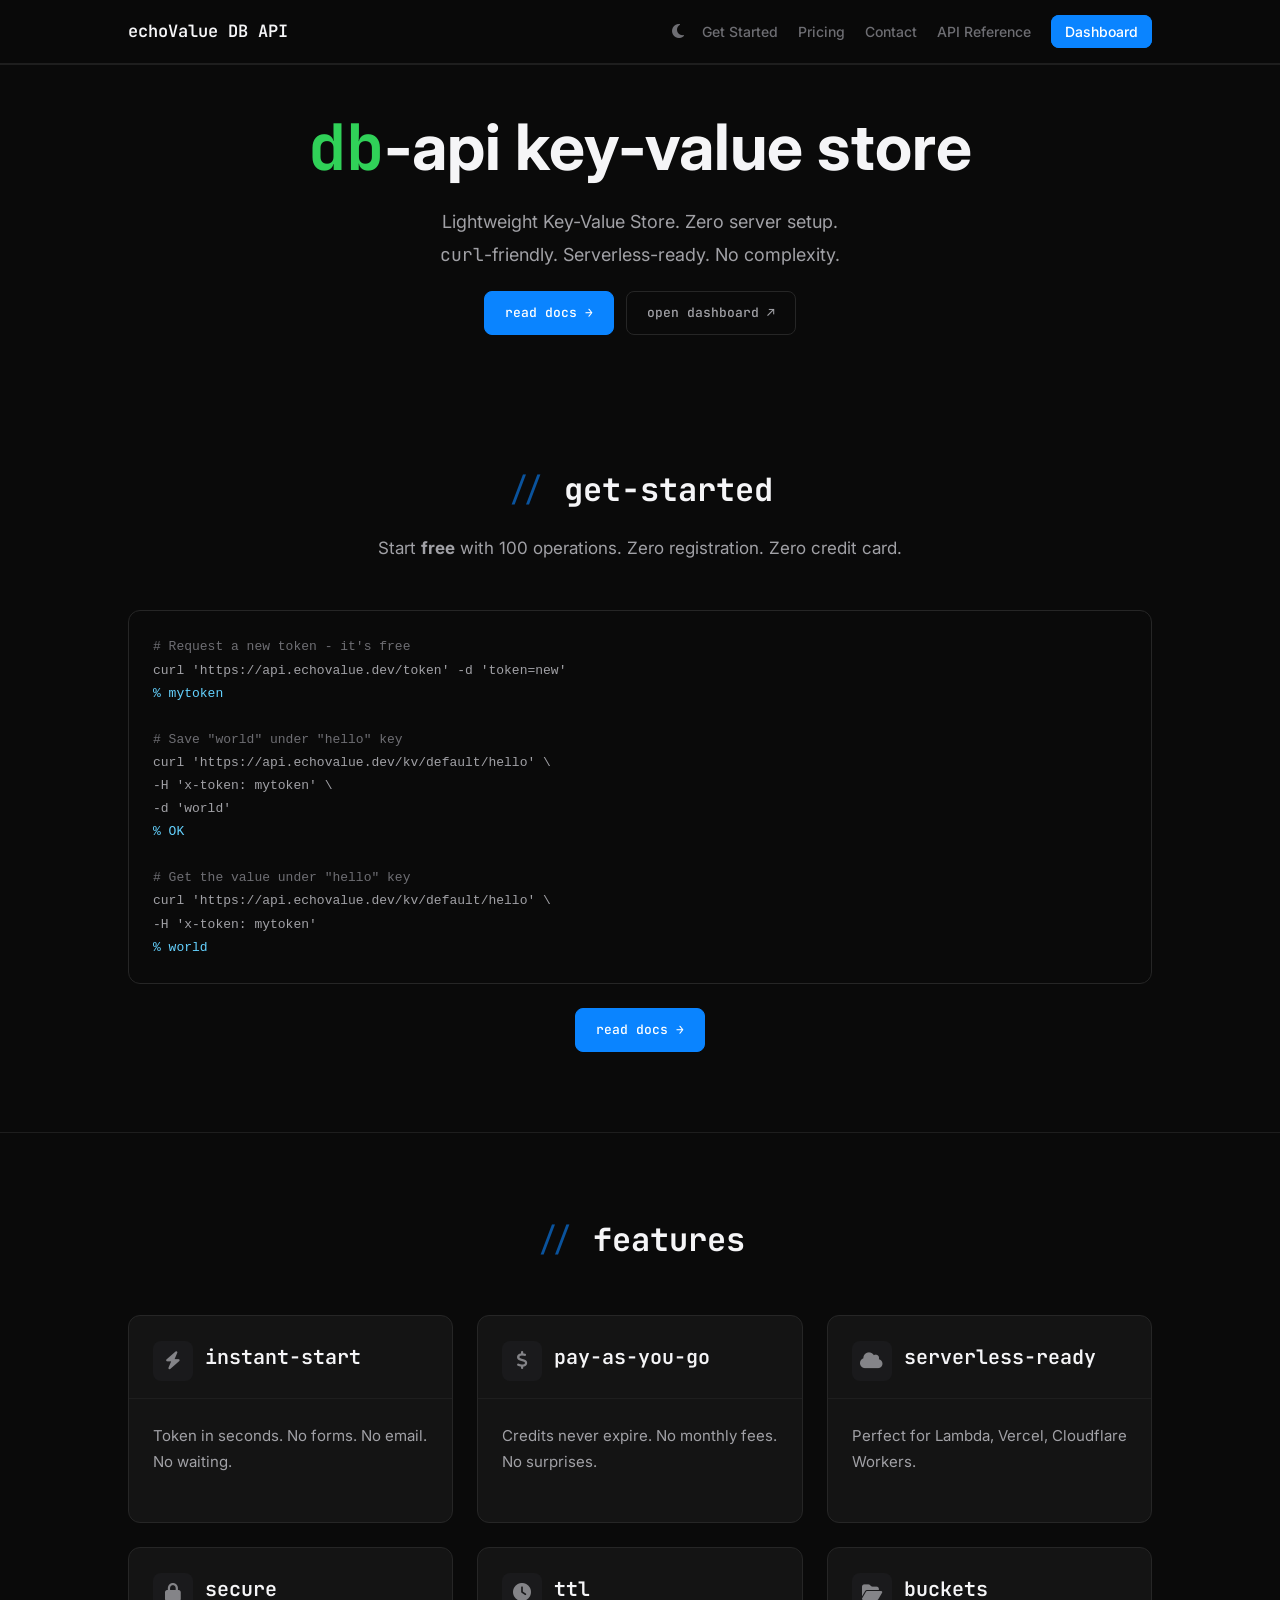
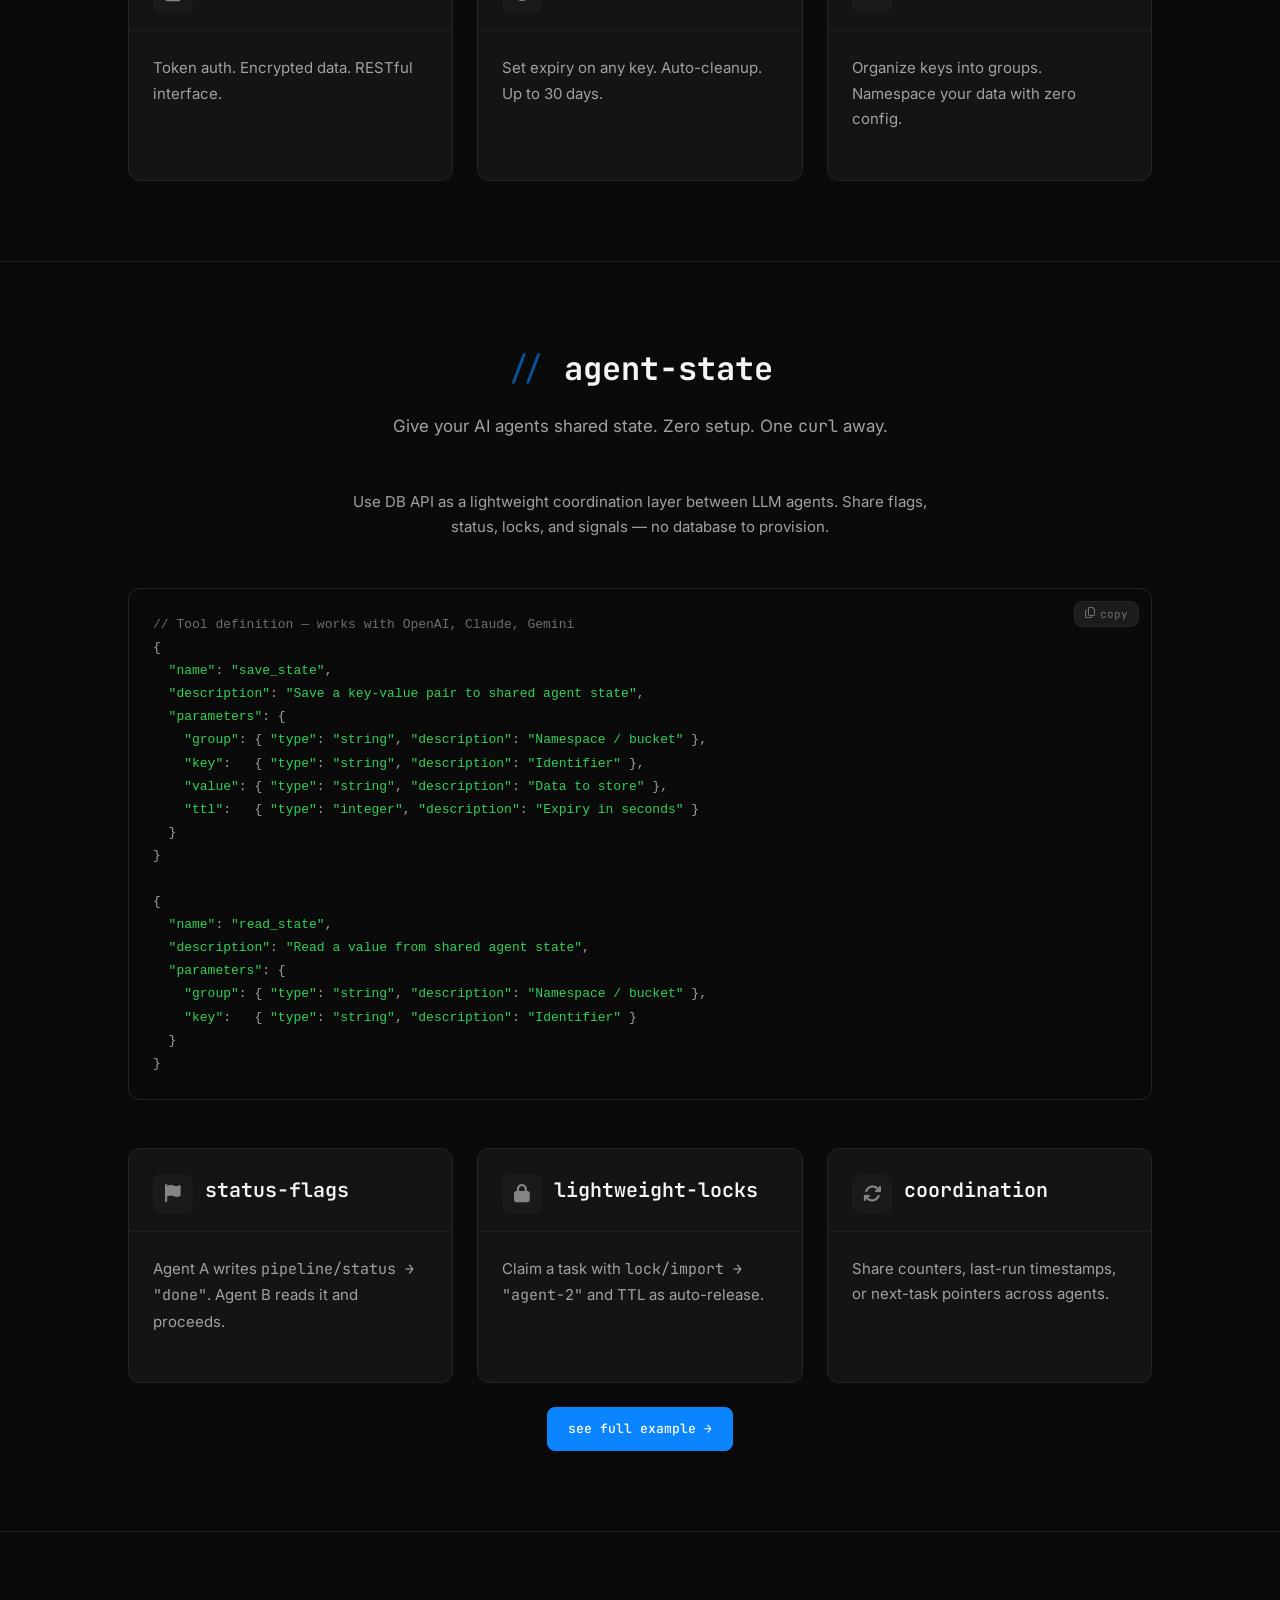
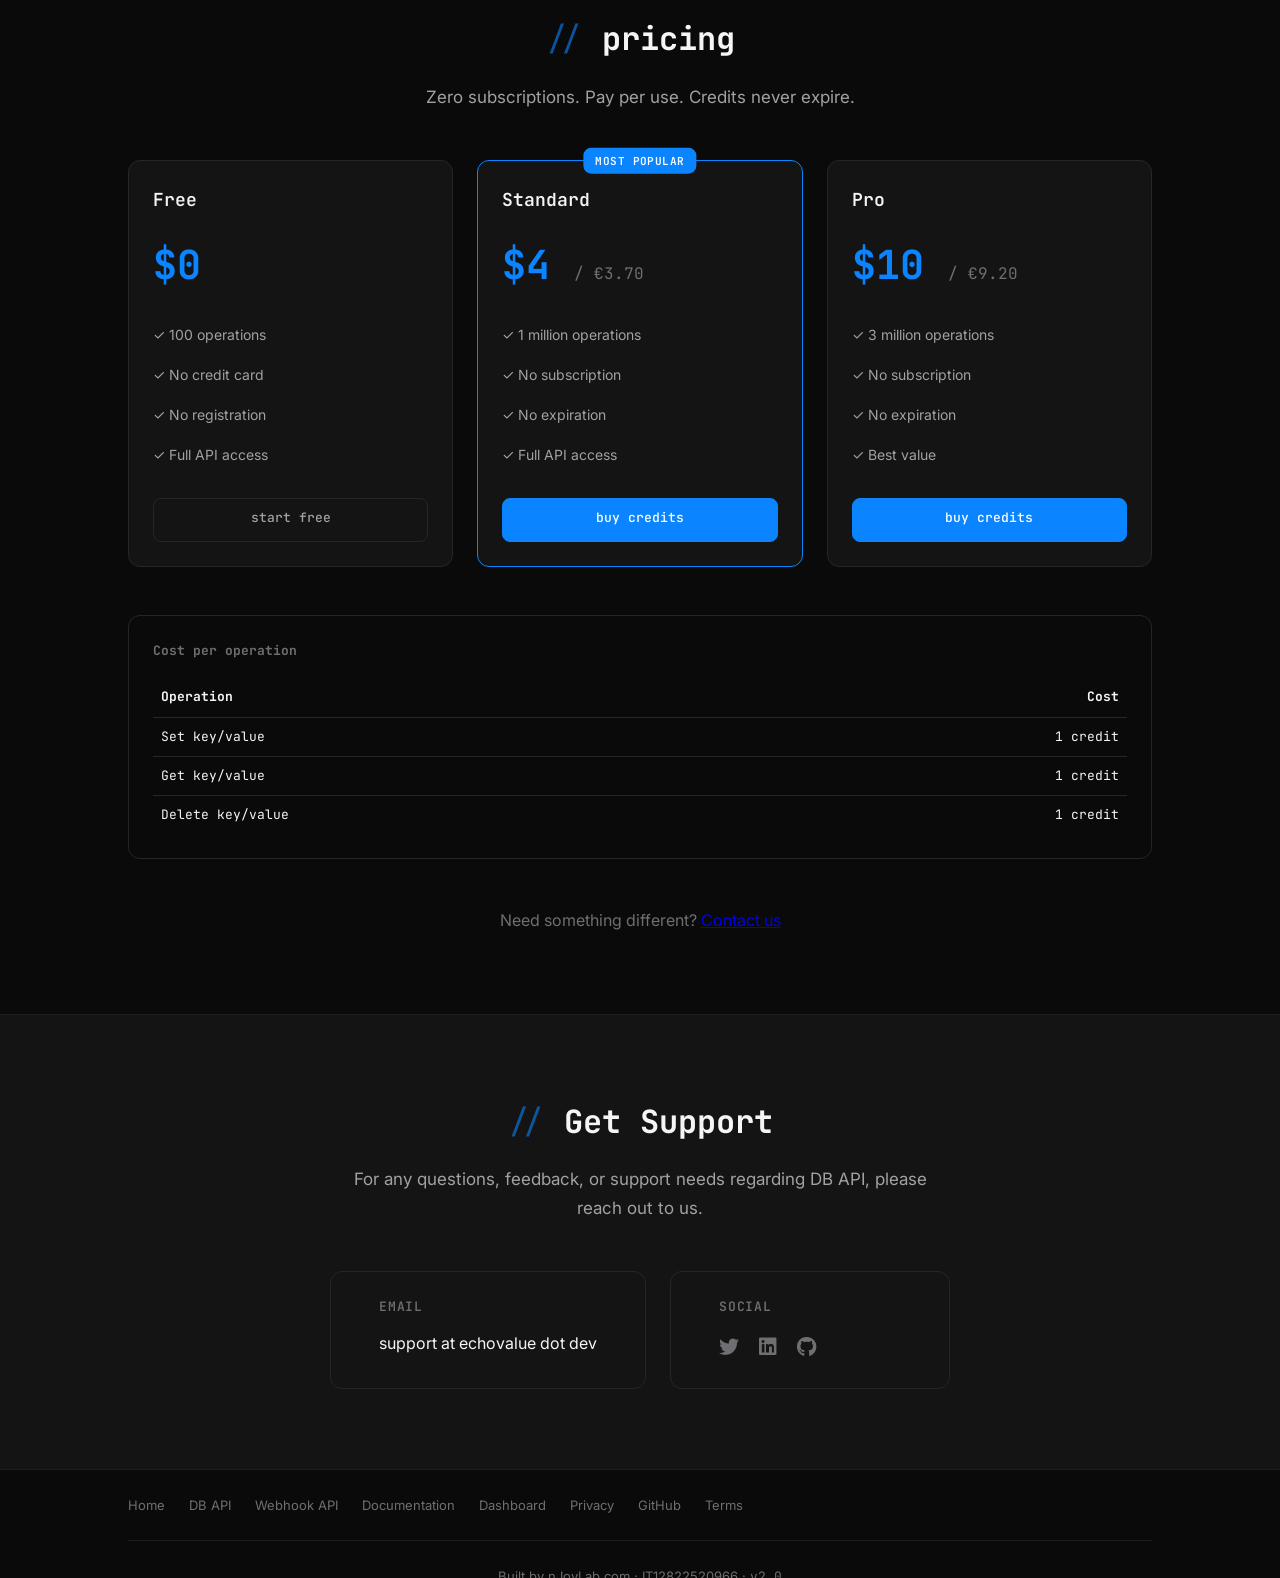
==== db-api/index.html @ b9d16ad1 "Design: Align www with design system" ====
<!DOCTYPE HTML>
<html lang="en">

<head>
	<meta charset="UTF-8">
	<meta http-equiv="X-UA-Compatible" content="IE=edge">
	<meta name="viewport" content="width=device-width, initial-scale=1.0">
	<title>echoValue DB API - No Subscription Key-Value Store</title>
	<meta name="description"
		content="echoValue DB API is a 'pay as you go' Key-Value Store API, ideal for small projects and serverless applications.">
	<meta name="author" content="Emiliano Saurin">
	<link rel="canonical" href="https://www.echovalue.dev/db-api/">
	<link rel="preconnect" href="https://fonts.googleapis.com">
	<link rel="preconnect" href="https://fonts.gstatic.com" crossorigin>
	<link rel="preconnect" href="https://cdnjs.cloudflare.com" crossorigin>
	<link rel="stylesheet"
		href="https://fonts.googleapis.com/css2?family=Inter:wght@300;400;500;600;700&family=JetBrains+Mono:wght@400;500;600&display=swap">
	<link rel="icon" href="/favicon.svg" type="image/svg+xml">
	<link rel="apple-touch-icon" sizes="180x180" href="/apple-touch-icon.png">
	<link rel="icon" type="image/png" sizes="32x32" href="/favicon-32x32.png">
	<link rel="icon" type="image/png" sizes="16x16" href="/favicon-16x16.png">
	<link rel="icon" href="/favicon.ico">
	<link rel="manifest" href="/site.webmanifest">
	<!-- Open Graph / Facebook -->
	<meta property="og:type" content="website">
	<meta property="og:url" content="https://www.echovalue.dev/db-api/">
	<meta property="og:title" content="echoValue DB API - No Subscription Key-Value Store API">
	<meta property="og:description"
		content="echoValue DB API is a 'pay as you go' Key-Value Store API, ideal for small projects and serverless applications.">
	<meta property="og:image" content="https://www.echovalue.dev/images/echovalue-og.png">
	<meta property="og:image:width" content="1200">
	<meta property="og:image:height" content="630">
	<!-- Twitter -->
	<meta property="twitter:card" content="summary_large_image">
	<meta property="twitter:url" content="https://www.echovalue.dev/db-api/">
	<meta property="twitter:title" content="echoValue DB API - No Subscription Key-Value Store API">
	<meta property="twitter:description"
		content="echoValue DB API is a 'pay as you go' Key-Value Store API, ideal for small projects and serverless applications.">
	<meta property="twitter:image" content="https://www.echovalue.dev/images/echovalue-og.png">
	<link rel="stylesheet" href="../assets/css/dev-theme.css?v=11" />
	<link rel="stylesheet" href="https://cdnjs.cloudflare.com/ajax/libs/font-awesome/6.4.0/css/all.min.css"
		integrity="sha384-iw3OoTErCYJJB9mCa8LNS2hbsQ7M3C0EpIsO/H5+EGAkPGc6rk+V8i04oW/K5xq0" crossorigin="anonymous">
	<!-- Structured Data -->
	<script type="application/ld+json">
	{
		"@context": "https://schema.org",
		"@graph": [
			{
				"@type": "Organization",
				"@id": "https://www.echovalue.dev/#organization",
				"name": "echoValue",
				"url": "https://www.echovalue.dev/"
			},
			{
				"@type": "BreadcrumbList",
				"itemListElement": [
					{
						"@type": "ListItem",
						"position": 1,
						"name": "Home",
						"item": "https://www.echovalue.dev/"
					},
					{
						"@type": "ListItem",
						"position": 2,
						"name": "DB API",
						"item": "https://www.echovalue.dev/db-api/"
					}
				]
			},
			{
				"@type": "SoftwareApplication",
				"name": "echoValue DB API",
				"applicationCategory": "DeveloperApplication",
				"operatingSystem": "Web",
				"url": "https://www.echovalue.dev/db-api/",
				"description": "Lightweight pay-as-you-go Key-Value Store API. Zero server setup, curl-friendly, serverless-ready.",
				"publisher": {
					"@id": "https://www.echovalue.dev/#organization"
				},
				"featureList": [
					"Token auth",
					"TTL on keys",
					"Namespaced buckets",
					"RESTful API",
					"Serverless-ready"
				],
				"offers": [
					{
						"@type": "Offer",
						"name": "Free",
						"price": "0",
						"priceCurrency": "USD",
						"description": "100 operations, no credit card, no registration"
					},
					{
						"@type": "Offer",
						"name": "Standard",
						"price": "4",
						"priceCurrency": "USD",
						"description": "1 million operations, no subscription, credits never expire"
					},
					{
						"@type": "Offer",
						"name": "Pro",
						"price": "10",
						"priceCurrency": "USD",
						"description": "3 million operations, no subscription, credits never expire"
					}
				]
			}
		]
	}
	</script>
</head>

<body>

	<a href="#main" class="skip-link">Skip to content</a>

	<!-- Navigation -->
	<nav class="navbar">
		<div class="container">
			<a href="/" class="navbar-brand">
				echoValue DB API
			</a>
			<button class="theme-toggle" aria-label="Toggle theme">
				<i class="fa-solid fa-moon"></i>
				<i class="fa-solid fa-sun"></i>
			</button>
			<button class="navbar-toggle" aria-label="Toggle navigation">
				<span></span>
				<span></span>
				<span></span>
			</button>
			<ul class="navbar-nav">
				<li><a href="#getstarted">Get Started</a></li>
				<li><a href="#pricing">Pricing</a></li>
				<li><a href="#contact">Contact</a></li>
				<li><a href="https://docs.echovalue.dev/key-value/" target="_blank" rel="noopener noreferrer">API Reference</a></li>
				<li><a href="https://dash.echovalue.dev" class="navbar-cta" target="_blank" rel="noopener noreferrer">Dashboard</a></li>
			</ul>
		</div>
	</nav>

	<main id="main">

	<!-- Hero Section -->
	<section class="hero compact">
		<div class="container">
			<h1><span class="mono">db</span>-api key-value store</h1>
			<p>
				Lightweight Key-Value Store. Zero server setup.<br>
				<span class="text-mono">curl</span>-friendly. Serverless-ready. No complexity.
			</p>
			<div class="hero-actions">
				<a href="https://docs.echovalue.dev/key-value/" class="btn btn-primary" target="_blank" rel="noopener noreferrer">read docs →</a>
				<a href="https://dash.echovalue.dev" class="btn btn-secondary" target="_blank" rel="noopener noreferrer">open dashboard ↗</a>
			</div>
		</div>
	</section>

	<!-- Get Started Section -->
	<section id="getstarted" class="section no-border">
		<div class="container">
			<div class="section-header">
				<h2>get-started</h2>
				<p>Start <strong>free</strong> with 100 operations. Zero registration. Zero credit card.</p>
			</div>

			<div class="code-block">
				<code><span class="code-comment"># Request a new token - it's free</span><br />
curl 'https://api.echovalue.dev/token' -d 'token=new'

<br /><span class="code-output">% mytoken</span>
<br /><br />
<span class="code-comment"># Save "world" under "hello" key</span><br />
curl 'https://api.echovalue.dev/kv/default/hello' \<br />
  -H 'x-token: mytoken' \<br />
  -d 'world'<br />
<span class="code-output">% OK</span>
<br /><br />
<span class="code-comment"># Get the value under "hello" key</span><br />
curl 'https://api.echovalue.dev/kv/default/hello' \<br />
  -H 'x-token: mytoken'<br />
<span class="code-output">% world</span></code>
			</div>

			<div class="text-center mt-3">
				<a href="https://docs.echovalue.dev/key-value/" class="btn btn-primary" target="_blank" rel="noopener noreferrer">read docs →</a>
			</div>
		</div>
	</section>

	<!-- Features Section -->
	<section class="section">
		<div class="container">
			<div class="section-header">
				<h2>features</h2>
			</div>

			<div class="projects-grid">
				<div class="project-card">
					<div class="project-card-header">
						<span class="project-card-icon"><i class="fa-solid fa-bolt"></i></span>
						<h3>instant-start</h3>
					</div>
					<div class="project-card-content">
						<p>Token in seconds. No forms. No email. No waiting.</p>
					</div>
				</div>
				<div class="project-card">
					<div class="project-card-header">
						<span class="project-card-icon"><i class="fa-solid fa-dollar-sign"></i></span>
						<h3>pay-as-you-go</h3>
					</div>
					<div class="project-card-content">
						<p>Credits never expire. No monthly fees. No surprises.</p>
					</div>
				</div>
				<div class="project-card">
					<div class="project-card-header">
						<span class="project-card-icon"><i class="fa-solid fa-cloud"></i></span>
						<h3>serverless-ready</h3>
					</div>
					<div class="project-card-content">
						<p>Perfect for Lambda, Vercel, Cloudflare Workers.</p>
					</div>
				</div>
				<div class="project-card">
					<div class="project-card-header">
						<span class="project-card-icon"><i class="fa-solid fa-lock"></i></span>
						<h3>secure</h3>
					</div>
					<div class="project-card-content">
						<p>Token auth. Encrypted data. RESTful interface.</p>
					</div>
				</div>
				<div class="project-card">
					<div class="project-card-header">
						<span class="project-card-icon"><i class="fa-solid fa-clock"></i></span>
						<h3>ttl</h3>
					</div>
					<div class="project-card-content">
						<p>Set expiry on any key. Auto-cleanup. Up to 30 days.</p>
					</div>
				</div>
				<div class="project-card">
					<div class="project-card-header">
						<span class="project-card-icon"><i class="fa-solid fa-folder-open"></i></span>
						<h3>buckets</h3>
					</div>
					<div class="project-card-content">
						<p>Organize keys into groups. Namespace your data with zero config.</p>
					</div>
				</div>
			</div>
		</div>
	</section>

	<!-- Agent State Section -->
	<section class="section">
		<div class="container">
			<div class="section-header">
				<h2>agent-state</h2>
				<p>Give your AI agents shared state. Zero setup. One <span class="text-mono">curl</span> away.</p>
			</div>

			<p
				style="text-align:center; color: var(--color-text-secondary); max-width: 600px; margin: 0 auto var(--spacing-lg); font-size: 0.9375rem; line-height: 1.7;">
				Use DB API as a lightweight coordination layer between LLM agents.
				Share flags, status, locks, and signals — no database to provision.
			</p>

			<div class="code-block">
				<button class="copy-btn" type="button" data-copy-tool-def aria-label="Copy tool definitions">
					<i class="fa-regular fa-copy"></i> <span data-copy-label>copy</span>
				</button>
				<code><span class="code-comment">// Tool definition — works with OpenAI, Claude, Gemini</span><br />
{<br />
&nbsp;&nbsp;<span class="code-string">"name"</span>: <span class="code-string">"save_state"</span>,<br />
&nbsp;&nbsp;<span class="code-string">"description"</span>: <span class="code-string">"Save a key-value pair to shared agent state"</span>,<br />
&nbsp;&nbsp;<span class="code-string">"parameters"</span>: {<br />
&nbsp;&nbsp;&nbsp;&nbsp;<span class="code-string">"group"</span>: { <span class="code-string">"type"</span>: <span class="code-string">"string"</span>, <span class="code-string">"description"</span>: <span class="code-string">"Namespace / bucket"</span> },<br />
&nbsp;&nbsp;&nbsp;&nbsp;<span class="code-string">"key"</span>: &nbsp;&nbsp;{ <span class="code-string">"type"</span>: <span class="code-string">"string"</span>, <span class="code-string">"description"</span>: <span class="code-string">"Identifier"</span> },<br />
&nbsp;&nbsp;&nbsp;&nbsp;<span class="code-string">"value"</span>: { <span class="code-string">"type"</span>: <span class="code-string">"string"</span>, <span class="code-string">"description"</span>: <span class="code-string">"Data to store"</span> },<br />
&nbsp;&nbsp;&nbsp;&nbsp;<span class="code-string">"ttl"</span>: &nbsp;&nbsp;{ <span class="code-string">"type"</span>: <span class="code-string">"integer"</span>, <span class="code-string">"description"</span>: <span class="code-string">"Expiry in seconds"</span> }<br />
&nbsp;&nbsp;}<br />
}<br /><br />
{<br />
&nbsp;&nbsp;<span class="code-string">"name"</span>: <span class="code-string">"read_state"</span>,<br />
&nbsp;&nbsp;<span class="code-string">"description"</span>: <span class="code-string">"Read a value from shared agent state"</span>,<br />
&nbsp;&nbsp;<span class="code-string">"parameters"</span>: {<br />
&nbsp;&nbsp;&nbsp;&nbsp;<span class="code-string">"group"</span>: { <span class="code-string">"type"</span>: <span class="code-string">"string"</span>, <span class="code-string">"description"</span>: <span class="code-string">"Namespace / bucket"</span> },<br />
&nbsp;&nbsp;&nbsp;&nbsp;<span class="code-string">"key"</span>: &nbsp;&nbsp;{ <span class="code-string">"type"</span>: <span class="code-string">"string"</span>, <span class="code-string">"description"</span>: <span class="code-string">"Identifier"</span> }<br />
&nbsp;&nbsp;}<br />
}</code>
			</div>

			<div class="projects-grid" style="margin-top: var(--spacing-lg);">
				<div class="project-card">
					<div class="project-card-header">
						<span class="project-card-icon"><i class="fa-solid fa-flag"></i></span>
						<h3>status-flags</h3>
					</div>
					<div class="project-card-content">
						<p>Agent A writes <span class="text-mono">pipeline/status → "done"</span>. Agent B reads it and
							proceeds.</p>
					</div>
				</div>
				<div class="project-card">
					<div class="project-card-header">
						<span class="project-card-icon"><i class="fa-solid fa-lock"></i></span>
						<h3>lightweight-locks</h3>
					</div>
					<div class="project-card-content">
						<p>Claim a task with <span class="text-mono">lock/import → "agent-2"</span> and TTL as
							auto-release.</p>
					</div>
				</div>
				<div class="project-card">
					<div class="project-card-header">
						<span class="project-card-icon"><i class="fa-solid fa-arrows-rotate"></i></span>
						<h3>coordination</h3>
					</div>
					<div class="project-card-content">
						<p>Share counters, last-run timestamps, or next-task pointers across agents.</p>
					</div>
				</div>
			</div>

			<div class="text-center mt-3">
				<a href="/db-api/agent-state/" class="btn btn-primary">see full example →</a>
			</div>
		</div>
	</section>

	<!-- Pricing Section -->
	<section id="pricing" class="section">
		<div class="container">
			<div class="section-header">
				<h2>pricing</h2>
				<p>Zero subscriptions. Pay per use. Credits never expire.</p>
			</div>

			<div class="pricing-grid">
				<div class="pricing-card">
					<h3>Free</h3>
					<div class="price">$0</div>
					<ul>
						<li>✓ 100 operations</li>
						<li>✓ No credit card</li>
						<li>✓ No registration</li>
						<li>✓ Full API access</li>
					</ul>
					<a href="https://dash.echovalue.dev" class="btn btn-secondary btn-block" target="_blank" rel="noopener noreferrer">start
						free</a>
				</div>

				<div class="pricing-card featured">
					<h3>Standard</h3>
					<div class="price">$4 <small>/ €3.70</small></div>
					<ul>
						<li>✓ 1 million operations</li>
						<li>✓ No subscription</li>
						<li>✓ No expiration</li>
						<li>✓ Full API access</li>
					</ul>
					<a href="https://docs.echovalue.dev/token/recharge/" class="btn btn-primary btn-block" target="_blank" rel="noopener noreferrer">buy
						credits</a>
				</div>

				<div class="pricing-card">
					<h3>Pro</h3>
					<div class="price">$10 <small>/ €9.20</small></div>
					<ul>
						<li>✓ 3 million operations</li>
						<li>✓ No subscription</li>
						<li>✓ No expiration</li>
						<li>✓ Best value</li>
					</ul>
					<a href="https://docs.echovalue.dev/token/recharge/" class="btn btn-primary btn-block" target="_blank" rel="noopener noreferrer">buy
						credits</a>
				</div>
			</div>

			<div class="code-block mt-4">
				<h4 style="margin-bottom: 1rem; color: var(--color-text-muted);">Cost per operation</h4>
				<table style="width: 100%; border-collapse: collapse;">
					<thead>
						<tr style="border-bottom: 1px solid var(--color-border);">
							<th style="text-align: left; padding: 0.5rem;">Operation</th>
							<th style="text-align: right; padding: 0.5rem;">Cost</th>
						</tr>
					</thead>
					<tbody>
						<tr style="border-bottom: 1px solid var(--color-border);">
							<td style="padding: 0.5rem;">Set key/value</td>
							<td style="text-align: right; padding: 0.5rem;">1 credit</td>
						</tr>
						<tr style="border-bottom: 1px solid var(--color-border);">
							<td style="padding: 0.5rem;">Get key/value</td>
							<td style="text-align: right; padding: 0.5rem;">1 credit</td>
						</tr>
						<tr>
							<td style="padding: 0.5rem;">Delete key/value</td>
							<td style="text-align: right; padding: 0.5rem;">1 credit</td>
						</tr>
					</tbody>
				</table>
			</div>

			<p class="text-center mt-4 text-muted">
				Need something different? <a href="#contact">Contact us</a>
			</p>
		</div>
	</section>

	<!-- Contact Section -->
	<section id="contact" class="section bg-light">
		<div class="container">
			<div class="section-header">
				<h2>Get Support</h2>
				<p>For any questions, feedback, or support needs regarding DB API, please reach out to us.</p>
			</div>

			<div class="contact-info">
				<div class="contact-item">
					<h3>Email</h3>
					support at echovalue dot dev
				</div>
				<div class="contact-item">
					<h3>Social</h3>
					<div class="social-links">
						<a href="https://twitter.com/emln_" aria-label="Twitter" target="_blank" rel="noopener noreferrer">
							<i class="fab fa-twitter"></i>
						</a>
						<a href="https://www.linkedin.com/in/emlns/" aria-label="LinkedIn" target="_blank" rel="noopener noreferrer">
							<i class="fab fa-linkedin"></i>
						</a>
						<a href="https://github.com/njoylab" aria-label="GitHub" target="_blank" rel="noopener noreferrer">
							<i class="fab fa-github"></i>
						</a>
					</div>
				</div>
			</div>
		</div>
	</section>

	</main>

	<!-- Footer -->
	<footer class="footer">
		<div class="container">
			<div class="footer-content">
				<ul class="footer-links">
					<li><a href="/">Home</a></li>
					<li><a href="../db-api/">DB API</a></li>
					<li><a href="../webhook-api/">Webhook API</a></li>
					<li><a href="https://docs.echovalue.dev" target="_blank" rel="noopener noreferrer">Documentation</a></li>
					<li><a href="https://dash.echovalue.dev" target="_blank" rel="noopener noreferrer">Dashboard</a></li>
					<li><a href="/privacy">Privacy</a></li>
					<li><a href="https://github.com/njoylab" target="_blank" rel="noopener noreferrer">GitHub</a></li>
					<li><a href="/toc">Terms</a></li>
				</ul>
			</div>
			<div class="footer-bottom">
				<p>
					Built by <a href="https://www.njoylab.com" target="_blank" rel="noopener noreferrer">nJoyLab.com</a> ·
					IT12822520966 · <span class="text-mono">v2.0</span>
				</p>
			</div>
		</div>
	</footer>
	<script src="../assets/js/nav-toggle.js?v=1"></script>
	<script src="../assets/js/theme-toggle.js?v=1"></script>
	<script src="../assets/js/copy-tool-def.js?v=1" defer></script>
</body>

</html>
---- assets/css/dev-theme.css ----
/* Developer-Focused Theme for echoValue */
/* Fonts (Inter + JetBrains Mono) are loaded via <link> in each page <head> for earlier discovery. */

:root {
  /* echoValue design-system tokens */
  --ev-color-bg: #0a0a0a;
  --ev-color-bg-subtle: #101012;
  --ev-color-surface: #141414;
  --ev-color-surface-raised: #1c1c1e;
  --ev-color-border: #262626;
  --ev-color-border-hover: #3a3a3c;
  --ev-color-text: #f5f5f7;
  --ev-color-text-muted: #a1a1a6;
  --ev-color-text-subtle: #6e6e73;
  --ev-color-accent: #0a84ff;
  --ev-color-accent-hover: #64d2ff;
  --ev-color-accent-soft: rgba(10, 132, 255, 0.14);
  --ev-color-success: #30d158;
  --ev-color-warning: #ff9f0a;
  --ev-color-error: #ff453a;
  --ev-container-page: 1120px;
  --ev-container-copy: 760px;
  --ev-radius-sm: 8px;
  --ev-radius-md: 12px;
  --ev-radius-lg: 16px;
  --ev-transition: 0.18s ease;

  /* Existing aliases used by the static pages */
  --color-bg-primary: var(--ev-color-bg);
  --color-bg-secondary: var(--ev-color-surface);
  --color-bg-tertiary: var(--ev-color-surface-raised);
  --color-border: var(--ev-color-border);
  --color-border-hover: var(--ev-color-border-hover);
  --color-border-subtle: #1e1e1e;

  /* Text */
  --color-text-primary: var(--ev-color-text);
  --color-text-secondary: var(--ev-color-text-muted);
  --color-text-muted: var(--ev-color-text-subtle);

  /* Accents */
  --color-accent-blue: var(--ev-color-accent);
  --color-accent-green: var(--ev-color-success);
  --color-accent-orange: var(--ev-color-warning);
  --color-accent-purple: #bf5af2;
  --color-accent-cyan: var(--ev-color-accent-hover);

  /* Status */
  --color-success: var(--ev-color-success);
  --color-warning: var(--ev-color-warning);
  --color-error: var(--ev-color-error);

  /* Spacing - more generous */
  --spacing-xs: 0.5rem;
  --spacing-sm: 1rem;
  --spacing-md: 1.5rem;
  --spacing-lg: 3rem;
  --spacing-xl: 5rem;

  /* Typography */
  --font-sans: 'Inter', -apple-system, BlinkMacSystemFont, 'Segoe UI', sans-serif;
  --font-mono: 'JetBrains Mono', 'Fira Code', 'Monaco', monospace;

  /* Borders */
  --radius-sm: var(--ev-radius-sm);
  --radius-md: var(--ev-radius-md);
  --radius-lg: var(--ev-radius-lg);
  --radius-xl: var(--ev-radius-lg);

  /* Transitions */
  --transition-fast: var(--ev-transition);
  --transition-base: 0.22s cubic-bezier(0.4, 0, 0.2, 1);
  --transition-slow: 0.4s cubic-bezier(0.4, 0, 0.2, 1);
}

/* Reset & Base */
* {
  margin: 0;
  padding: 0;
  box-sizing: border-box;
}

/* Copy-to-clipboard button (used inside .code-block) */
.code-block { position: relative; }
.copy-btn {
  position: absolute;
  top: 0.75rem;
  right: 0.75rem;
  background: var(--color-bg-tertiary);
  border: 1px solid var(--color-border);
  color: var(--color-text-muted);
  padding: 0.3rem 0.6rem;
  border-radius: var(--radius-sm);
  font-family: var(--font-mono);
  font-size: 0.6875rem;
  cursor: pointer;
  transition: color var(--transition-fast), border-color var(--transition-fast);
  display: inline-flex;
  align-items: center;
  gap: 0.35rem;
}
.copy-btn:hover {
  border-color: var(--color-border-hover);
  color: var(--color-text-primary);
}
.copy-btn.is-copied {
  color: var(--color-accent-green);
  border-color: var(--color-accent-green);
}

/* Code tabs (used in agent-state page) */
.code-tabs-header {
  display: flex;
  gap: 0;
  border: 1px solid var(--color-border);
  border-bottom: none;
  border-radius: var(--radius-md) var(--radius-md) 0 0;
  overflow: hidden;
  background: var(--color-bg-secondary);
}
.code-tab {
  background: none;
  border: none;
  color: var(--color-text-muted);
  font-family: var(--font-mono);
  font-size: 0.8125rem;
  font-weight: 500;
  padding: 0.625rem 1.25rem;
  cursor: pointer;
  transition: color var(--transition-fast), background-color var(--transition-fast);
  border-right: 1px solid var(--color-border);
}
.code-tab:last-child { border-right: none; }
.code-tab:hover { color: var(--color-text-primary); }
.code-tab.active {
  color: var(--color-text-primary);
  background: var(--color-bg-primary);
  border-bottom: 2px solid var(--color-accent-blue);
}
.code-tab-content { display: none; }
.code-tab-content.active { display: block; }
.code-block--tabbed {
  border-top-left-radius: 0;
  border-top-right-radius: 0;
}
.code-block pre { margin: 0; white-space: pre; overflow-x: auto; }
.code-block pre code {
  font-family: var(--font-mono);
  font-size: 0.8125rem;
  line-height: 1.7;
}

/* Skip to content link (a11y) */
.skip-link {
  position: absolute;
  top: -40px;
  left: 0;
  background: var(--color-accent-blue);
  color: #fff;
  padding: 0.5rem 1rem;
  z-index: 1000;
  text-decoration: none;
  border-radius: 0 0 var(--radius-sm) 0;
  font-family: var(--font-mono);
  font-size: 0.875rem;
}
.skip-link:focus {
  top: 0;
  outline: 2px solid var(--color-text-primary);
  outline-offset: 2px;
}

html {
  scroll-behavior: smooth;
}

body {
  font-family: var(--font-sans);
  color: var(--color-text-primary);
  background-color: var(--color-bg-primary);
  line-height: 1.7;
  -webkit-font-smoothing: antialiased;
  -moz-osx-font-smoothing: grayscale;
  letter-spacing: 0;
}

/* Selection */
::selection {
  background-color: rgba(10, 132, 255, 0.25);
  color: var(--color-text-primary);
}

/* ===== NAVIGATION ===== */
.navbar {
  position: fixed;
  top: 0;
  left: 0;
  right: 0;
  background-color: rgba(10, 10, 10, 0.88);
  backdrop-filter: blur(16px) saturate(160%);
  -webkit-backdrop-filter: blur(16px) saturate(160%);
  border-bottom: 1px solid var(--color-border-subtle);
  z-index: 1000;
  padding: 0;
  height: 64px;
  display: flex;
  align-items: center;
}

.navbar .container {
  max-width: var(--ev-container-page);
  margin: 0 auto;
  padding: 0 var(--spacing-lg);
  display: flex;
  justify-content: space-between;
  align-items: center;
  width: 100%;
}

.navbar-brand {
  display: flex;
  align-items: center;
  gap: 0.75rem;
  text-decoration: none;
  color: var(--color-text-primary);
  font-weight: 600;
  font-size: 1.0625rem;
  font-family: var(--font-mono);
  letter-spacing: 0;
}

.navbar-brand img {
  height: 26px;
  width: auto;
}

.navbar-nav {
  display: flex;
  gap: 1.25rem;
  list-style: none;
  align-items: center;
}

.navbar-nav a {
  text-decoration: none;
  color: var(--color-text-muted);
  font-size: 0.875rem;
  font-weight: 500;
  transition: color var(--transition-fast);
  position: relative;
  letter-spacing: 0;
}

.navbar-nav a:hover {
  color: var(--color-text-primary);
}

.navbar-nav a::after {
  content: '';
  position: absolute;
  bottom: -22px;
  left: 0;
  width: 0;
  height: 1px;
  background-color: var(--color-text-primary);
  transition: width var(--transition-base);
}

.navbar-nav a:hover::after {
  width: 100%;
}

.navbar-nav .navbar-cta {
  color: #fff;
  background-color: var(--color-accent-blue);
  border: 1px solid var(--color-accent-blue);
  border-radius: var(--radius-sm);
  padding: 0.45rem 0.8rem;
}

.navbar-nav .navbar-cta:hover {
  color: #fff;
  background-color: var(--color-accent-cyan);
  border-color: var(--color-accent-cyan);
  box-shadow: none;
}

.navbar-nav .navbar-cta::after {
  display: none;
}

/* Mobile Toggle */
.navbar-toggle {
  display: none;
  background: none;
  border: none;
  cursor: pointer;
  padding: 0.5rem;
  z-index: 1001;
}

.navbar-toggle span {
  display: block;
  width: 20px;
  height: 1.5px;
  background: var(--color-text-secondary);
  margin: 5px 0;
  transition: transform var(--transition-base), opacity var(--transition-fast);
}

.navbar-toggle.active span:nth-child(1) {
  transform: rotate(45deg) translate(4px, 4px);
}

.navbar-toggle.active span:nth-child(2) {
  opacity: 0;
}

.navbar-toggle.active span:nth-child(3) {
  transform: rotate(-45deg) translate(4px, -4px);
}

/* ===== HERO SECTION ===== */
.hero {
  padding-top: 8.5rem;
  padding-bottom: var(--spacing-lg);
  background-color: var(--color-bg-primary);
  position: relative;
  overflow: hidden;
  text-align: center;
}

.hero::before {
  content: '';
  position: absolute;
  top: 64px;
  left: 0;
  right: 0;
  height: 1px;
  background: var(--color-border-subtle);
}

.hero::after {
  display: none;
}

.hero .container {
  max-width: var(--ev-container-copy);
  margin: 0 auto;
  padding: 0 var(--spacing-lg);
  position: relative;
  z-index: 1;
}

.hero h1 {
  font-size: clamp(2.75rem, 5vw, 4rem);
  font-weight: 700;
  margin-bottom: 1.5rem;
  line-height: 1.1;
  letter-spacing: 0;
  color: var(--color-text-primary);
}

.hero h1 .mono {
  font-family: var(--font-mono);
  color: var(--color-accent-green);
}

.hero p {
  font-size: 1.125rem;
  max-width: 580px;
  margin: 0 auto 1.25rem;
  color: var(--color-text-secondary);
  line-height: 1.8;
}

.hero .text-muted {
  font-size: 0.9375rem;
  color: var(--color-text-muted) !important;
  font-family: var(--font-mono);
  letter-spacing: 0;
}

.hero.compact {
  padding-top: 7rem;
  padding-bottom: var(--spacing-lg);
}

.hero-actions {
  display: flex;
  justify-content: center;
  gap: 0.75rem;
  flex-wrap: wrap;
}

/* ===== SECTIONS ===== */
.section {
  padding: var(--spacing-xl) 0;
  border-top: 1px solid var(--color-border-subtle);
}

.section.no-border {
  border-top: none;
}

.section.bg-light {
  background-color: var(--color-bg-secondary);
}

.container {
  max-width: var(--ev-container-page);
  margin: 0 auto;
  padding: 0 var(--spacing-lg);
}

.section-header {
  margin-bottom: var(--spacing-lg);
  text-align: center;
}

.section-header h2 {
  font-size: 2rem;
  font-weight: 700;
  color: var(--color-text-primary);
  margin-bottom: 1rem;
  font-family: var(--font-mono);
  letter-spacing: 0;
}

.section-header h2::before {
  content: '// ';
  color: var(--color-accent-blue);
  font-weight: 400;
  opacity: 0.6;
}

.section-header p {
  font-size: 1.0625rem;
  color: var(--color-text-secondary);
  max-width: 600px;
  margin: 0 auto;
  line-height: 1.7;
}

/* ===== BUTTONS ===== */
.btn {
  display: inline-flex;
  align-items: center;
  gap: 0.5rem;
  padding: 0.625rem 1.25rem;
  font-size: 0.8125rem;
  font-weight: 500;
  text-decoration: none;
  border-radius: var(--radius-sm);
  transition: all var(--transition-base);
  border: 1px solid transparent;
  cursor: pointer;
  font-family: var(--font-mono);
  letter-spacing: 0;
  line-height: 1.4;
  min-height: 44px;
}

.btn-primary {
  background-color: var(--color-accent-blue);
  color: #fff;
  border-color: var(--color-accent-blue);
  box-shadow: 0 0 0 0 rgba(10, 132, 255, 0);
}

.btn-primary:visited {
  color: #fff;
}

.btn-primary:hover {
  background-color: var(--color-accent-cyan);
  border-color: var(--color-accent-cyan);
  color: #fff;
  transform: translateY(-1px);
  box-shadow: none;
}

.btn-secondary {
  background-color: transparent;
  color: var(--color-text-secondary);
  border-color: var(--color-border);
}

.btn-secondary:hover {
  border-color: var(--color-border-hover);
  color: var(--color-text-primary);
  transform: translateY(-1px);
}

.btn-outline {
  background-color: transparent;
  color: var(--color-accent-blue);
  border-color: var(--color-accent-blue);
}

.btn-outline:hover {
  background-color: var(--color-accent-blue);
  color: #fff;
  transform: translateY(-1px);
}

/* ===== DASHBOARD PANEL ===== */
.dashboard-panel {
  display: flex;
  align-items: center;
  justify-content: space-between;
  gap: var(--spacing-md);
  padding: var(--spacing-lg);
  background-color: var(--color-bg-secondary);
  border: 1px solid var(--color-border);
  border-radius: var(--radius-md);
}

.dashboard-panel h2 {
  font-size: 2rem;
  font-weight: 700;
  color: var(--color-text-primary);
  margin-bottom: 0.75rem;
  font-family: var(--font-mono);
  letter-spacing: 0;
}

.dashboard-panel h2::before {
  content: '// ';
  color: var(--color-accent-blue);
  font-weight: 400;
  opacity: 0.6;
}

.dashboard-panel p {
  max-width: 620px;
  color: var(--color-text-secondary);
  font-size: 1.0625rem;
}

.dashboard-actions {
  display: flex;
  gap: 0.75rem;
  flex-wrap: wrap;
  justify-content: flex-end;
  flex-shrink: 0;
}

/* ===== PROJECT CARDS ===== */
.projects-grid {
  display: grid;
  grid-template-columns: repeat(auto-fit, minmax(320px, 1fr));
  gap: var(--spacing-md);
  margin-top: var(--spacing-lg);
}

.project-card {
  background-color: var(--color-bg-secondary);
  border: 1px solid var(--color-border);
  border-radius: var(--radius-md);
  overflow: hidden;
  transition: border-color var(--transition-fast), transform var(--transition-fast), box-shadow var(--transition-fast);
}

.project-card:hover {
  border-color: var(--color-border-hover);
  transform: translateY(-1px);
  box-shadow: none;
}

.project-card-header {
  padding: var(--spacing-md) var(--spacing-md) 1rem;
  border-bottom: 1px solid var(--color-border-subtle);
  display: flex;
  align-items: center;
  gap: 0.75rem;
}

.project-card-icon {
  font-size: 1.125rem;
  line-height: 1;
  width: 40px;
  height: 40px;
  display: flex;
  align-items: center;
  justify-content: center;
  background-color: var(--color-bg-tertiary);
  border-radius: var(--radius-sm);
  color: var(--color-text-secondary);
  opacity: 0.8;
}

.project-card-content {
  padding: var(--spacing-md);
}

.project-card h3 {
  font-size: 1.25rem;
  font-weight: 600;
  color: var(--color-text-primary);
  margin-bottom: 0.5rem;
  font-family: var(--font-mono);
  letter-spacing: 0;
}

.project-card p {
  font-size: 0.9375rem;
  color: var(--color-text-secondary);
  margin-bottom: 1.5rem;
  line-height: 1.7;
}

.project-features {
  list-style: none;
  margin-bottom: 1.5rem;
}

.project-features li {
  padding: 0.4rem 0;
  color: var(--color-text-secondary);
  display: flex;
  align-items: center;
  gap: 0.75rem;
  font-size: 0.875rem;
}

.project-features li::before {
  content: '';
  width: 6px;
  height: 6px;
  border-radius: 50%;
  background-color: var(--color-accent-green);
  flex-shrink: 0;
  opacity: 0.8;
}

.project-card-content a {
  color: var(--color-accent-cyan);
  text-decoration: none;
}

.project-card-content a:hover {
  text-decoration: underline;
}

[data-theme="light"] .project-card-content a {
  color: var(--color-accent-blue);
}

.project-card-actions {
  display: flex;
  gap: 0.625rem;
  flex-wrap: wrap;
}

/* ===== BADGE ===== */
.badge {
  display: inline-flex;
  align-items: center;
  padding: 0.125rem 0.5rem;
  background-color: var(--color-accent-orange);
  color: #000;
  border-radius: var(--radius-sm);
  font-size: 0.6875rem;
  font-weight: 600;
  text-transform: uppercase;
  letter-spacing: 0.04em;
  font-family: var(--font-mono);
  vertical-align: middle;
}

/* ===== CODE BLOCK ===== */
.code-block {
  background-color: var(--color-bg-primary);
  border: 1px solid var(--color-border);
  border-radius: var(--radius-md);
  padding: var(--spacing-md);
  overflow-x: auto;
  margin: var(--spacing-md) 0;
  font-family: var(--font-mono);
  font-size: 0.8125rem;
  line-height: 1.7;
}

.code-block code {
  color: var(--color-text-secondary);
}

.code-comment {
  color: var(--color-text-muted);
}

.code-string {
  color: var(--color-accent-green);
}

.code-function {
  color: var(--color-accent-purple);
}

.code-output {
  color: var(--color-accent-cyan);
}

/* ===== PRICING CARDS ===== */
.pricing-grid {
  display: grid;
  grid-template-columns: repeat(auto-fit, minmax(280px, 1fr));
  gap: var(--spacing-md);
  margin-top: var(--spacing-lg);
}

.pricing-card {
  background-color: var(--color-bg-secondary);
  border: 1px solid var(--color-border);
  border-radius: var(--radius-md);
  padding: var(--spacing-md);
  transition: border-color var(--transition-fast), transform var(--transition-fast), box-shadow var(--transition-fast);
}

.pricing-card:hover {
  border-color: var(--color-border-hover);
  transform: translateY(-1px);
  box-shadow: none;
}

.pricing-card.featured {
  border-color: var(--color-accent-blue);
  position: relative;
}

.pricing-card.featured::before {
  content: 'Most Popular';
  position: absolute;
  top: 0;
  left: 50%;
  transform: translate(-50%, -50%);
  background-color: var(--color-accent-blue);
  color: #fff;
  font-size: 0.6875rem;
  font-weight: 600;
  padding: 0.25rem 0.75rem;
  border-radius: var(--radius-sm);
  font-family: var(--font-mono);
  text-transform: uppercase;
  letter-spacing: 0.04em;
}

.pricing-card h3 {
  font-size: 1.125rem;
  font-weight: 600;
  color: var(--color-text-primary);
  margin-bottom: 1rem;
  font-family: var(--font-mono);
}

.pricing-card .price {
  font-size: 2.5rem;
  font-weight: 700;
  color: var(--color-accent-blue);
  margin-bottom: 1rem;
  font-family: var(--font-mono);
  letter-spacing: 0;
}

.pricing-card .price small {
  font-size: 1rem;
  color: var(--color-text-muted);
  font-weight: 400;
}

.pricing-card ul {
  list-style: none;
  margin-bottom: 1.5rem;
}

.pricing-card li {
  padding: 0.5rem 0;
  color: var(--color-text-secondary);
  font-size: 0.875rem;
}

/* ===== CONTACT SECTION ===== */
.contact-info {
  display: flex;
  justify-content: center;
  gap: var(--spacing-md);
  margin-top: var(--spacing-md);
  flex-wrap: wrap;
}

.contact-item {
  background-color: var(--color-bg-secondary);
  border: 1px solid var(--color-border);
  border-radius: var(--radius-md);
  padding: var(--spacing-md) var(--spacing-lg);
  min-width: 280px;
  transition: border-color var(--transition-fast);
}

.contact-item:hover {
  border-color: var(--color-border-hover);
}

.contact-item h3 {
  font-size: 0.8125rem;
  font-weight: 600;
  color: var(--color-text-muted);
  margin-bottom: 0.75rem;
  font-family: var(--font-mono);
  text-transform: uppercase;
  letter-spacing: 0.06em;
}

.contact-item a {
  color: var(--color-accent-blue);
  text-decoration: none;
  font-size: 0.9375rem;
  transition: color var(--transition-fast);
}

.contact-item a:hover {
  color: var(--color-text-primary);
}

.social-links {
  display: flex;
  gap: 1.25rem;
  margin-top: 0.5rem;
}

.social-links a {
  color: var(--color-text-muted);
  font-size: 1.25rem;
  transition: color var(--transition-fast), transform var(--transition-fast);
}

.social-links a:hover {
  color: var(--color-text-primary);
  transform: translateY(-1px);
}

/* ===== FOOTER ===== */
.footer {
  background-color: var(--color-bg-primary);
  border-top: 1px solid var(--color-border-subtle);
  padding: var(--spacing-md) 0;
  font-size: 0.8125rem;
  color: var(--color-text-muted);
}

.footer-content {
  display: flex;
  justify-content: space-between;
  align-items: center;
  gap: var(--spacing-md);
  margin-bottom: var(--spacing-md);
  flex-wrap: wrap;
}

.footer-links {
  display: flex;
  gap: 0.75rem 1.5rem;
  list-style: none;
  flex-wrap: wrap;
}

.footer-links a {
  color: var(--color-text-muted);
  text-decoration: none;
  font-size: 0.8125rem;
  transition: color var(--transition-fast);
}

.footer-links a:hover {
  color: var(--color-text-primary);
}

.footer-bottom {
  text-align: center;
  padding-top: var(--spacing-md);
  border-top: 1px solid var(--color-border-subtle);
}

.footer a {
  color: var(--color-text-muted);
  text-decoration: none;
  transition: color var(--transition-fast);
}

.footer a:hover {
  color: var(--color-text-primary);
}

/* ===== LEGAL CONTENT ===== */
.legal-content {
  max-width: 720px;
  margin: 0 auto;
}

.legal-content h1 {
  font-size: 2.25rem;
  font-weight: 700;
  color: var(--color-text-primary);
  margin-bottom: 0.75rem;
  letter-spacing: 0;
}

.legal-content .legal-date {
  color: var(--color-text-muted);
  margin-bottom: 3rem;
  font-size: 0.875rem;
}

.legal-content .legal-body {
  line-height: 1.8;
  color: var(--color-text-secondary);
  font-size: 0.9375rem;
}

.legal-content h2 {
  font-size: 1.25rem;
  font-weight: 600;
  color: var(--color-text-primary);
  margin-top: 2.5rem;
  margin-bottom: 1rem;
  letter-spacing: 0;
}

.legal-content ul {
  margin-left: 1.5rem;
  margin-top: 1rem;
}

.legal-content li {
  margin-bottom: 0.75rem;
}

/* ===== UTILITY CLASSES ===== */
.text-center { text-align: center; }
.text-muted { color: var(--color-text-muted) !important; }
.text-mono { font-family: var(--font-mono); }
.btn-block { display: block; width: 100%; text-align: center; }
.pt-nav { padding-top: 8rem; }

.mt-1 { margin-top: var(--spacing-xs); }
.mt-2 { margin-top: var(--spacing-sm); }
.mt-3 { margin-top: var(--spacing-md); }
.mt-4 { margin-top: var(--spacing-lg); }

.mb-1 { margin-bottom: var(--spacing-xs); }
.mb-2 { margin-bottom: var(--spacing-sm); }
.mb-3 { margin-bottom: var(--spacing-md); }
.mb-4 { margin-bottom: var(--spacing-lg); }

/* ===== LIGHT THEME ===== */
[data-theme="light"] {
  --color-bg-primary: #ffffff;
  --color-bg-secondary: #f5f5f7;
  --color-bg-tertiary: #e8e8ed;
  --color-border: #d2d2d7;
  --color-border-hover: #b0b0b5;
  --color-border-subtle: #e8e8ed;

  --color-text-primary: #1d1d1f;
  --color-text-secondary: #6e6e73;
  --color-text-muted: #86868b;

  --color-accent-blue: #0071e3;
  --color-accent-green: #30d158;
  --color-accent-orange: #ff9f0a;
  --color-accent-purple: #bf5af2;
  --color-accent-cyan: #009bbf;

  --color-success: #30d158;
  --color-warning: #ff9f0a;
  --color-error: #ff453a;
}

[data-theme="light"] .hero::after {
  display: none;
}

[data-theme="light"] .navbar {
  background-color: rgba(255, 255, 255, 0.8);
}

[data-theme="light"] .btn-primary {
  color: #fff !important;
}

/* ===== THEME TOGGLE ===== */
.theme-toggle {
  margin-left: auto;
  margin-right: 0.75rem;
  background: none;
  border: none;
  cursor: pointer;
  padding: 0.375rem;
  color: var(--color-text-muted);
  font-size: 1rem;
  line-height: 1;
  transition: color var(--transition-fast), transform var(--transition-fast);
  display: flex;
  align-items: center;
  justify-content: center;
  border-radius: var(--radius-sm);
}

.theme-toggle:hover {
  color: var(--color-text-primary);
  transform: scale(1.1);
}

.theme-toggle .fa-moon,
[data-theme="light"] .theme-toggle .fa-sun {
  display: inline;
}

.theme-toggle .fa-sun,
[data-theme="light"] .theme-toggle .fa-moon {
  display: none;
}

/* Smooth theme transition */
body,
.navbar,
.project-card,
.pricing-card,
.contact-item,
.footer,
.code-block {
  transition: background-color var(--transition-base), color var(--transition-base), border-color var(--transition-base);
}

/* ===== RESPONSIVE ===== */
@media (max-width: 768px) {
  .navbar-toggle {
    display: block;
  }

  .navbar {
    height: 56px;
  }

  .navbar .container {
    padding: 0 var(--spacing-md);
  }

  .navbar-nav {
    display: none;
    position: absolute;
    top: 100%;
    left: 0;
    right: 0;
    background-color: var(--color-bg-secondary);
    border-bottom: 1px solid var(--color-border);
    flex-direction: column;
    gap: 0;
    padding: 0.75rem 0;
  }

  .navbar-nav.active {
    display: flex;
  }

  .navbar-nav li {
    width: 100%;
  }

  .navbar-nav a {
    display: block;
    padding: 0.75rem var(--spacing-md);
    font-size: 0.9375rem;
  }

  .navbar-nav .navbar-cta {
    margin: 0.5rem var(--spacing-md) 0;
    text-align: center;
  }

  .navbar-nav a::after {
    display: none;
  }

  .hero {
    padding-top: 8rem;
    padding-bottom: var(--spacing-lg);
  }

  .hero .container {
    padding: 0 var(--spacing-md);
  }

  .hero h1 {
    font-size: 2.5rem;
  }

  .hero p {
    font-size: 1rem;
  }

  .hero-actions {
    flex-direction: column;
    align-items: stretch;
  }

  .section-header h2 {
    font-size: 1.75rem;
  }

  .dashboard-panel {
    flex-direction: column;
    align-items: stretch;
    padding: var(--spacing-md);
  }

  .dashboard-actions {
    flex-direction: column;
  }

  .projects-grid {
    grid-template-columns: 1fr;
  }

  .pricing-grid {
    grid-template-columns: 1fr;
  }

  .contact-info {
    flex-direction: column;
    align-items: stretch;
  }

  .contact-item {
    min-width: unset;
  }

  .footer-content {
    flex-direction: column;
    align-items: center;
  }

  .footer-links {
    justify-content: center;
  }

  .container {
    padding: 0 var(--spacing-md);
  }
}

/* ===== ANIMATIONS ===== */
@keyframes fadeIn {
  from {
    opacity: 0;
    transform: translateY(12px);
  }
  to {
    opacity: 1;
    transform: translateY(0);
  }
}

.fade-in {
  animation: fadeIn 0.6s ease-out;
}
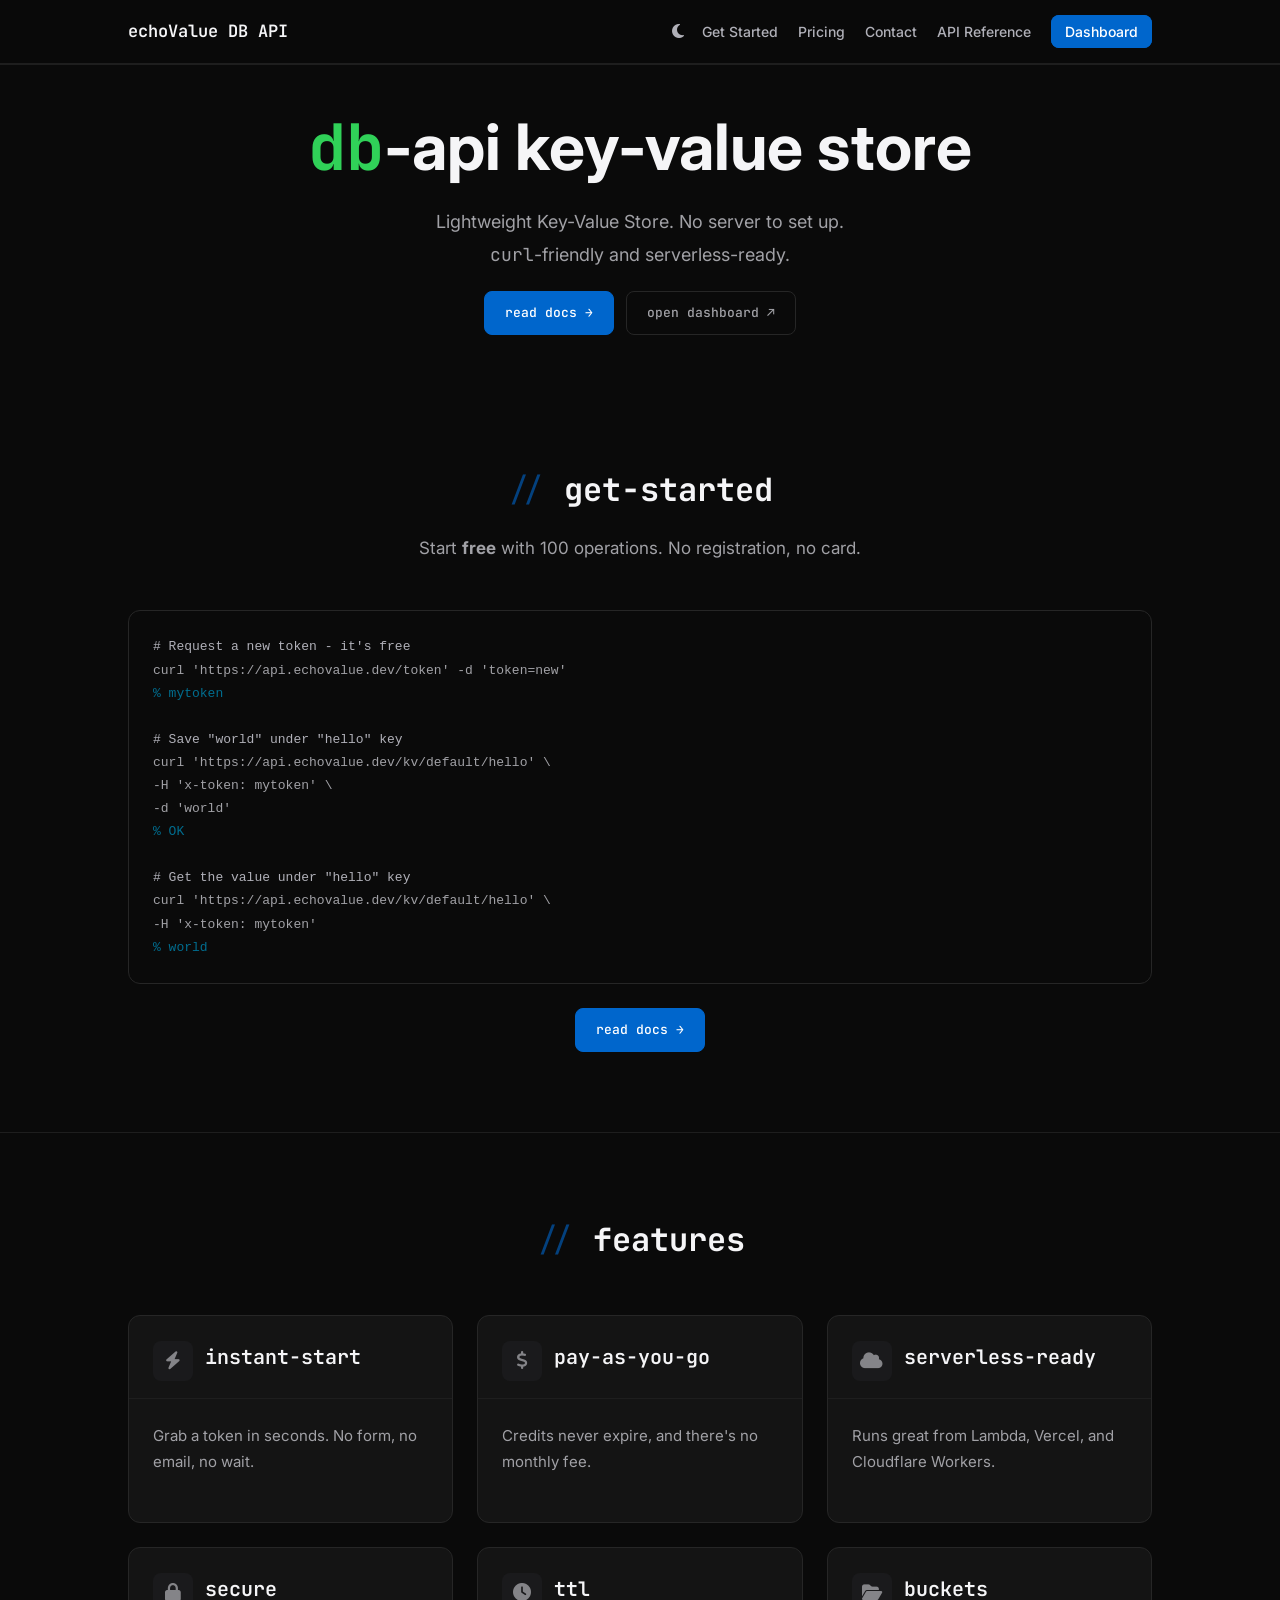
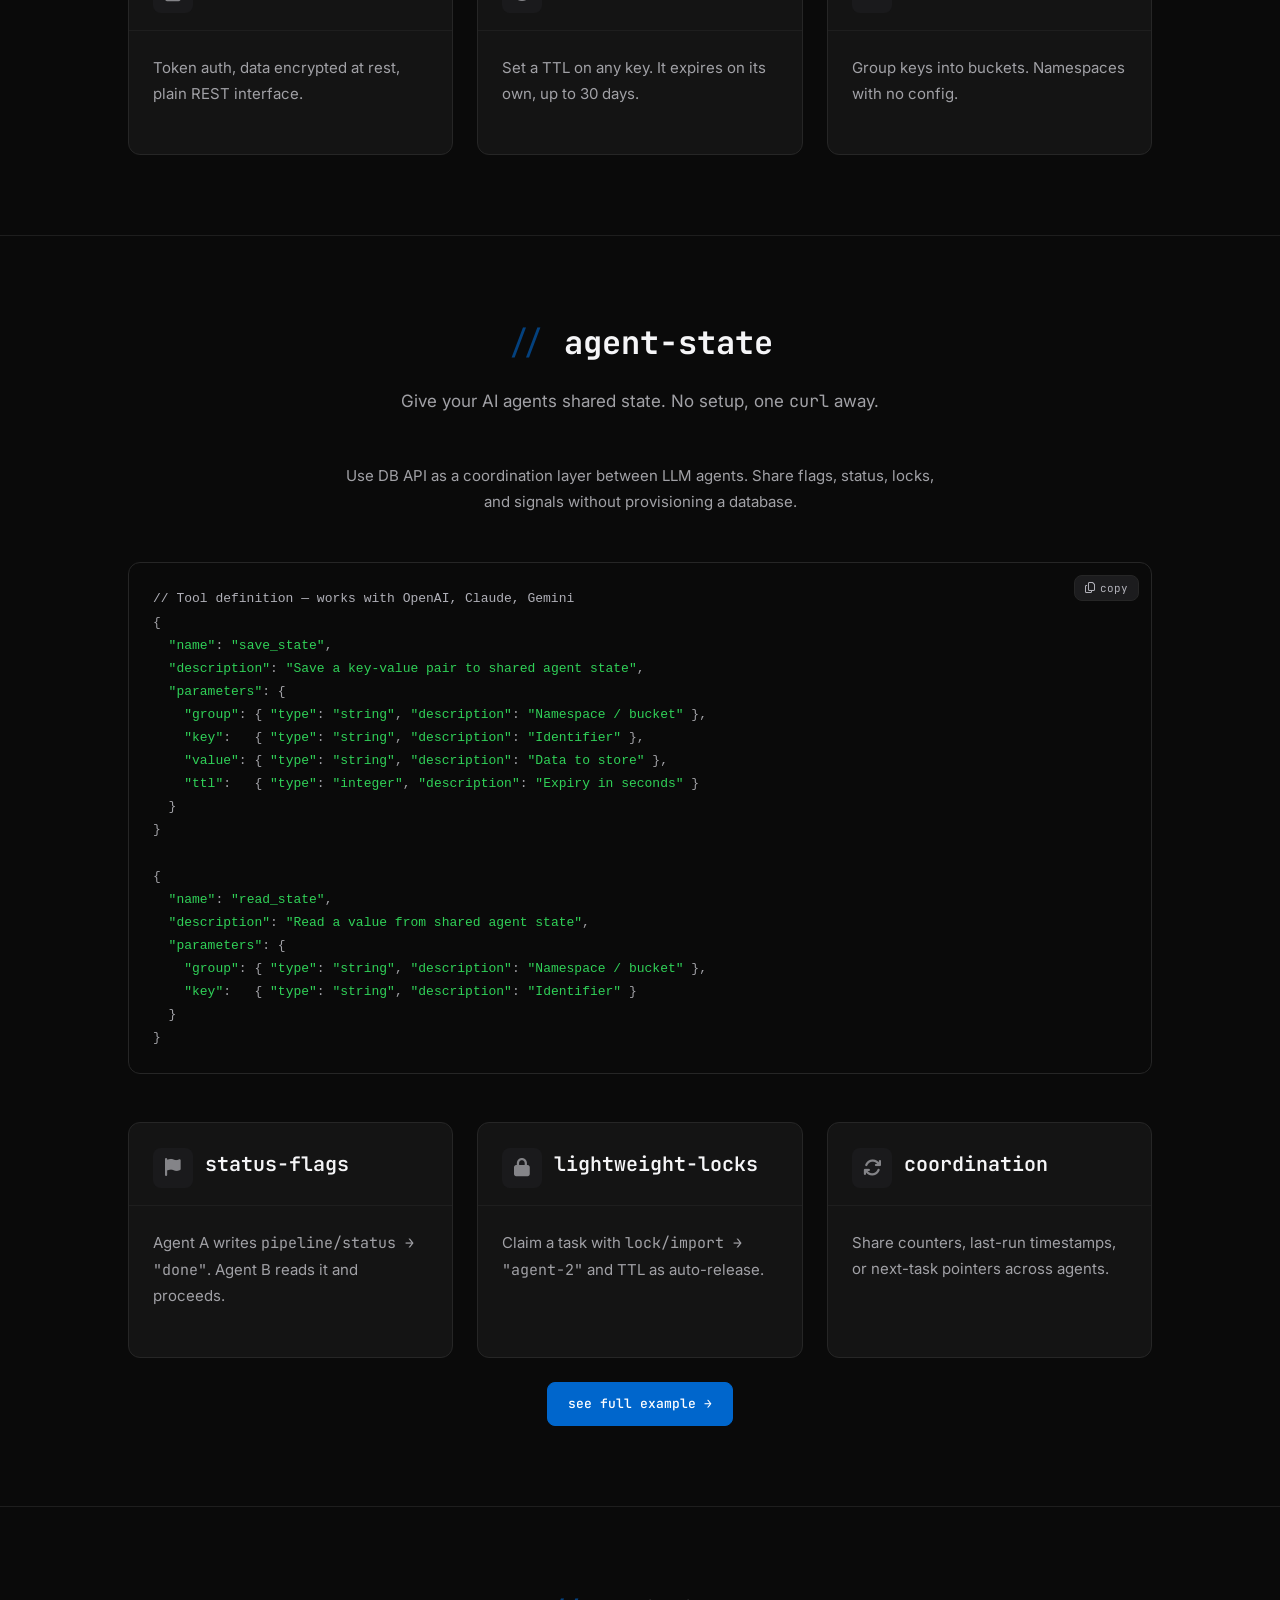
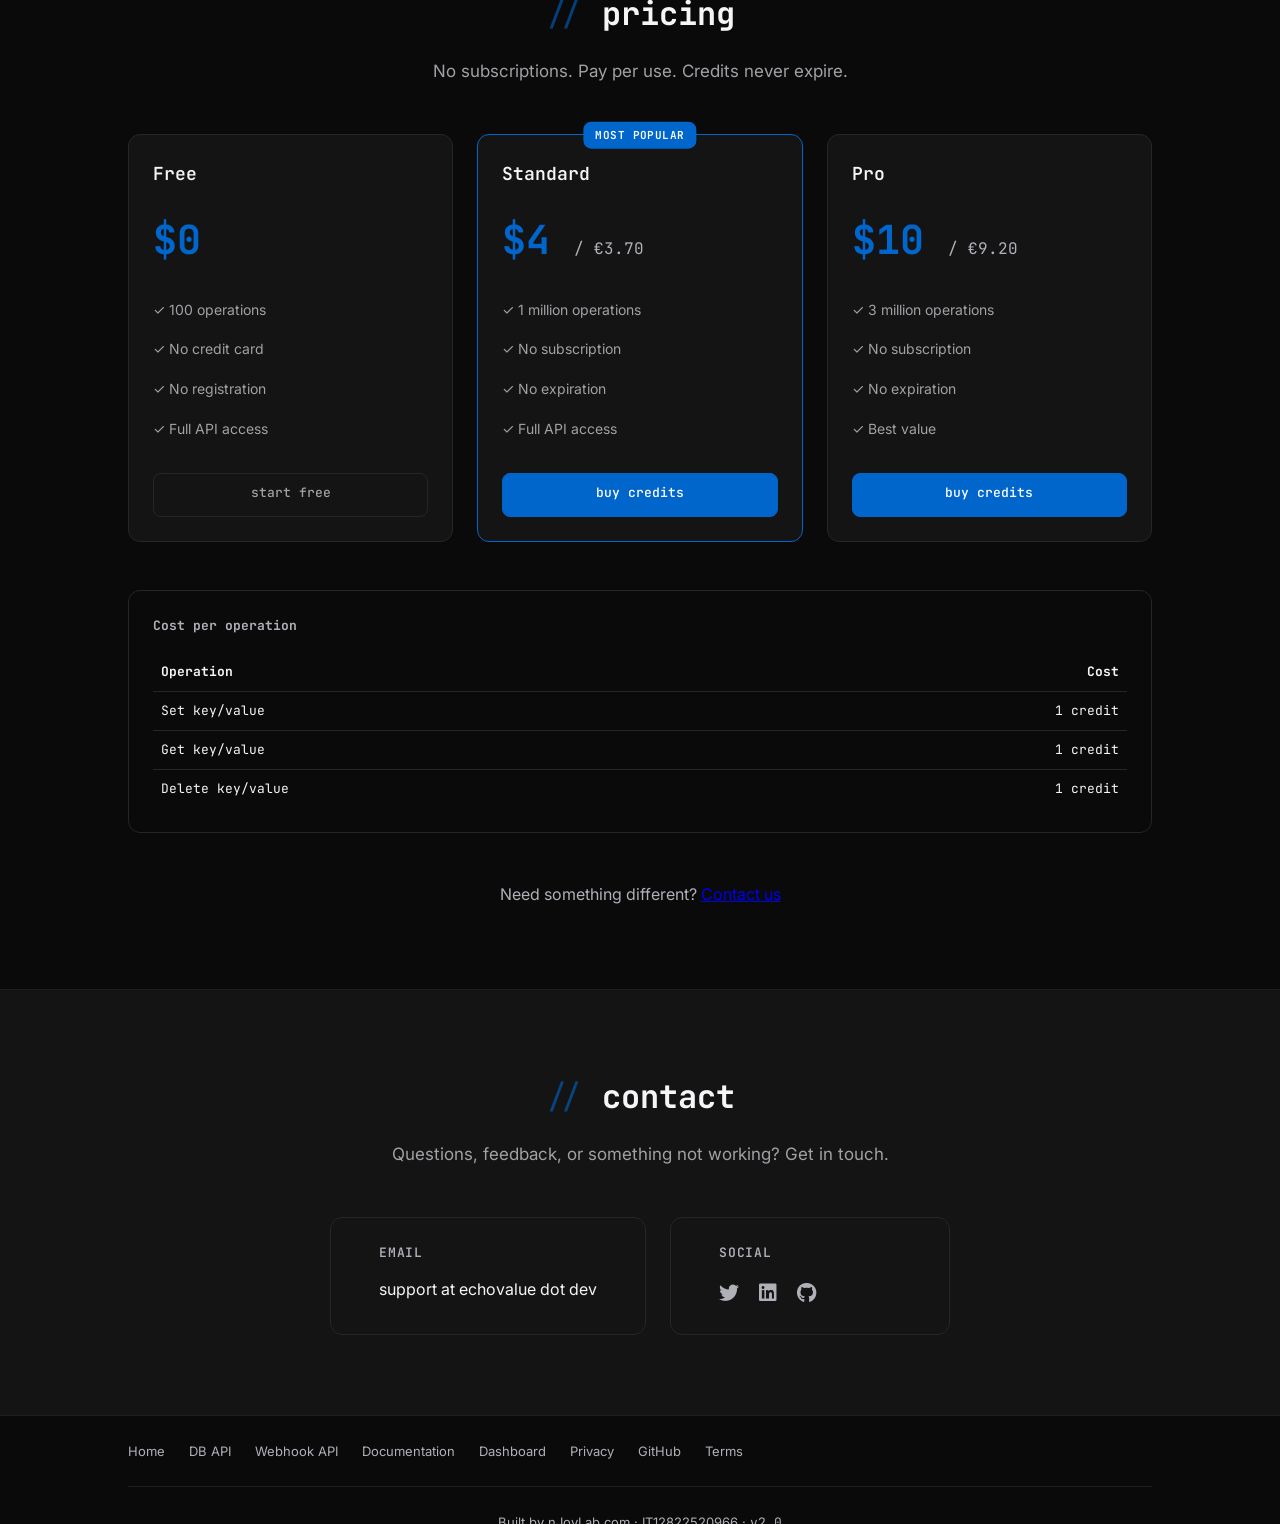
==== commit 16053636: "Docs: Rewrite site copy to remove AI-sounding phrasing - Replace filler and cliches (A powerful, Sea" ====
--- a/db-api/index.html
+++ b/db-api/index.html
@@ -74,7 +74,7 @@
 				"applicationCategory": "DeveloperApplication",
 				"operatingSystem": "Web",
 				"url": "https://www.echovalue.dev/db-api/",
-				"description": "Lightweight pay-as-you-go Key-Value Store API. Zero server setup, curl-friendly, serverless-ready.",
+				"description": "Lightweight pay-as-you-go Key-Value Store API. No server setup, curl-friendly, serverless-ready.",
 				"publisher": {
 					"@id": "https://www.echovalue.dev/#organization"
 				},
@@ -150,8 +150,8 @@
 		<div class="container">
 			<h1><span class="mono">db</span>-api key-value store</h1>
 			<p>
-				Lightweight Key-Value Store. Zero server setup.<br>
-				<span class="text-mono">curl</span>-friendly. Serverless-ready. No complexity.
+				Lightweight Key-Value Store. No server to set up.<br>
+				<span class="text-mono">curl</span>-friendly and serverless-ready.
 			</p>
 			<div class="hero-actions">
 				<a href="https://docs.echovalue.dev/key-value/" class="btn btn-primary" target="_blank" rel="noopener noreferrer">read docs →</a>
@@ -165,7 +165,7 @@
 		<div class="container">
 			<div class="section-header">
 				<h2>get-started</h2>
-				<p>Start <strong>free</strong> with 100 operations. Zero registration. Zero credit card.</p>
+				<p>Start <strong>free</strong> with 100 operations. No registration, no card.</p>
 			</div>
 
 			<div class="code-block">
@@ -206,7 +206,7 @@
 						<h3>instant-start</h3>
 					</div>
 					<div class="project-card-content">
-						<p>Token in seconds. No forms. No email. No waiting.</p>
+						<p>Grab a token in seconds. No form, no email, no wait.</p>
 					</div>
 				</div>
 				<div class="project-card">
@@ -215,7 +215,7 @@
 						<h3>pay-as-you-go</h3>
 					</div>
 					<div class="project-card-content">
-						<p>Credits never expire. No monthly fees. No surprises.</p>
+						<p>Credits never expire, and there's no monthly fee.</p>
 					</div>
 				</div>
 				<div class="project-card">
@@ -224,7 +224,7 @@
 						<h3>serverless-ready</h3>
 					</div>
 					<div class="project-card-content">
-						<p>Perfect for Lambda, Vercel, Cloudflare Workers.</p>
+						<p>Runs great from Lambda, Vercel, and Cloudflare Workers.</p>
 					</div>
 				</div>
 				<div class="project-card">
@@ -233,7 +233,7 @@
 						<h3>secure</h3>
 					</div>
 					<div class="project-card-content">
-						<p>Token auth. Encrypted data. RESTful interface.</p>
+						<p>Token auth, data encrypted at rest, plain REST interface.</p>
 					</div>
 				</div>
 				<div class="project-card">
@@ -242,7 +242,7 @@
 						<h3>ttl</h3>
 					</div>
 					<div class="project-card-content">
-						<p>Set expiry on any key. Auto-cleanup. Up to 30 days.</p>
+						<p>Set a TTL on any key. It expires on its own, up to 30 days.</p>
 					</div>
 				</div>
 				<div class="project-card">
@@ -251,7 +251,7 @@
 						<h3>buckets</h3>
 					</div>
 					<div class="project-card-content">
-						<p>Organize keys into groups. Namespace your data with zero config.</p>
+						<p>Group keys into buckets. Namespaces with no config.</p>
 					</div>
 				</div>
 			</div>
@@ -263,13 +263,13 @@
 		<div class="container">
 			<div class="section-header">
 				<h2>agent-state</h2>
-				<p>Give your AI agents shared state. Zero setup. One <span class="text-mono">curl</span> away.</p>
+				<p>Give your AI agents shared state. No setup, one <span class="text-mono">curl</span> away.</p>
 			</div>
 
 			<p
 				style="text-align:center; color: var(--color-text-secondary); max-width: 600px; margin: 0 auto var(--spacing-lg); font-size: 0.9375rem; line-height: 1.7;">
-				Use DB API as a lightweight coordination layer between LLM agents.
-				Share flags, status, locks, and signals — no database to provision.
+				Use DB API as a coordination layer between LLM agents.
+				Share flags, status, locks, and signals without provisioning a database.
 			</p>
 
 			<div class="code-block">
@@ -340,7 +340,7 @@
 		<div class="container">
 			<div class="section-header">
 				<h2>pricing</h2>
-				<p>Zero subscriptions. Pay per use. Credits never expire.</p>
+				<p>No subscriptions. Pay per use. Credits never expire.</p>
 			</div>
 
 			<div class="pricing-grid">
@@ -420,8 +420,8 @@
 	<section id="contact" class="section bg-light">
 		<div class="container">
 			<div class="section-header">
-				<h2>Get Support</h2>
-				<p>For any questions, feedback, or support needs regarding DB API, please reach out to us.</p>
+				<h2>contact</h2>
+				<p>Questions, feedback, or something not working? Get in touch.</p>
 			</div>
 
 			<div class="contact-info">
--- a/assets/css/dev-theme.css
+++ b/assets/css/dev-theme.css
@@ -11,7 +11,7 @@
   --ev-color-border-hover: #3a3a3c;
   --ev-color-text: #f5f5f7;
   --ev-color-text-muted: #a1a1a6;
-  --ev-color-text-subtle: #6e6e73;
+  --ev-color-text-subtle: #b0b0b8;
   --ev-color-accent: #0a84ff;
   --ev-color-accent-hover: #64d2ff;
   --ev-color-accent-soft: rgba(10, 132, 255, 0.14);
@@ -39,11 +39,11 @@
   --color-text-muted: var(--ev-color-text-subtle);
 
   /* Accents */
-  --color-accent-blue: var(--ev-color-accent);
+  --color-accent-blue: #0066cc;
   --color-accent-green: var(--ev-color-success);
   --color-accent-orange: var(--ev-color-warning);
   --color-accent-purple: #bf5af2;
-  --color-accent-cyan: var(--ev-color-accent-hover);
+  --color-accent-cyan: #006d8f;
 
   /* Status */
   --color-success: var(--ev-color-success);
@@ -964,13 +964,13 @@
 
   --color-text-primary: #1d1d1f;
   --color-text-secondary: #6e6e73;
-  --color-text-muted: #86868b;
-
-  --color-accent-blue: #0071e3;
+  --color-text-muted: #5f6368;
+
+  --color-accent-blue: #0066cc;
   --color-accent-green: #30d158;
   --color-accent-orange: #ff9f0a;
   --color-accent-purple: #bf5af2;
-  --color-accent-cyan: #009bbf;
+  --color-accent-cyan: #007a99;
 
   --color-success: #30d158;
   --color-warning: #ff9f0a;
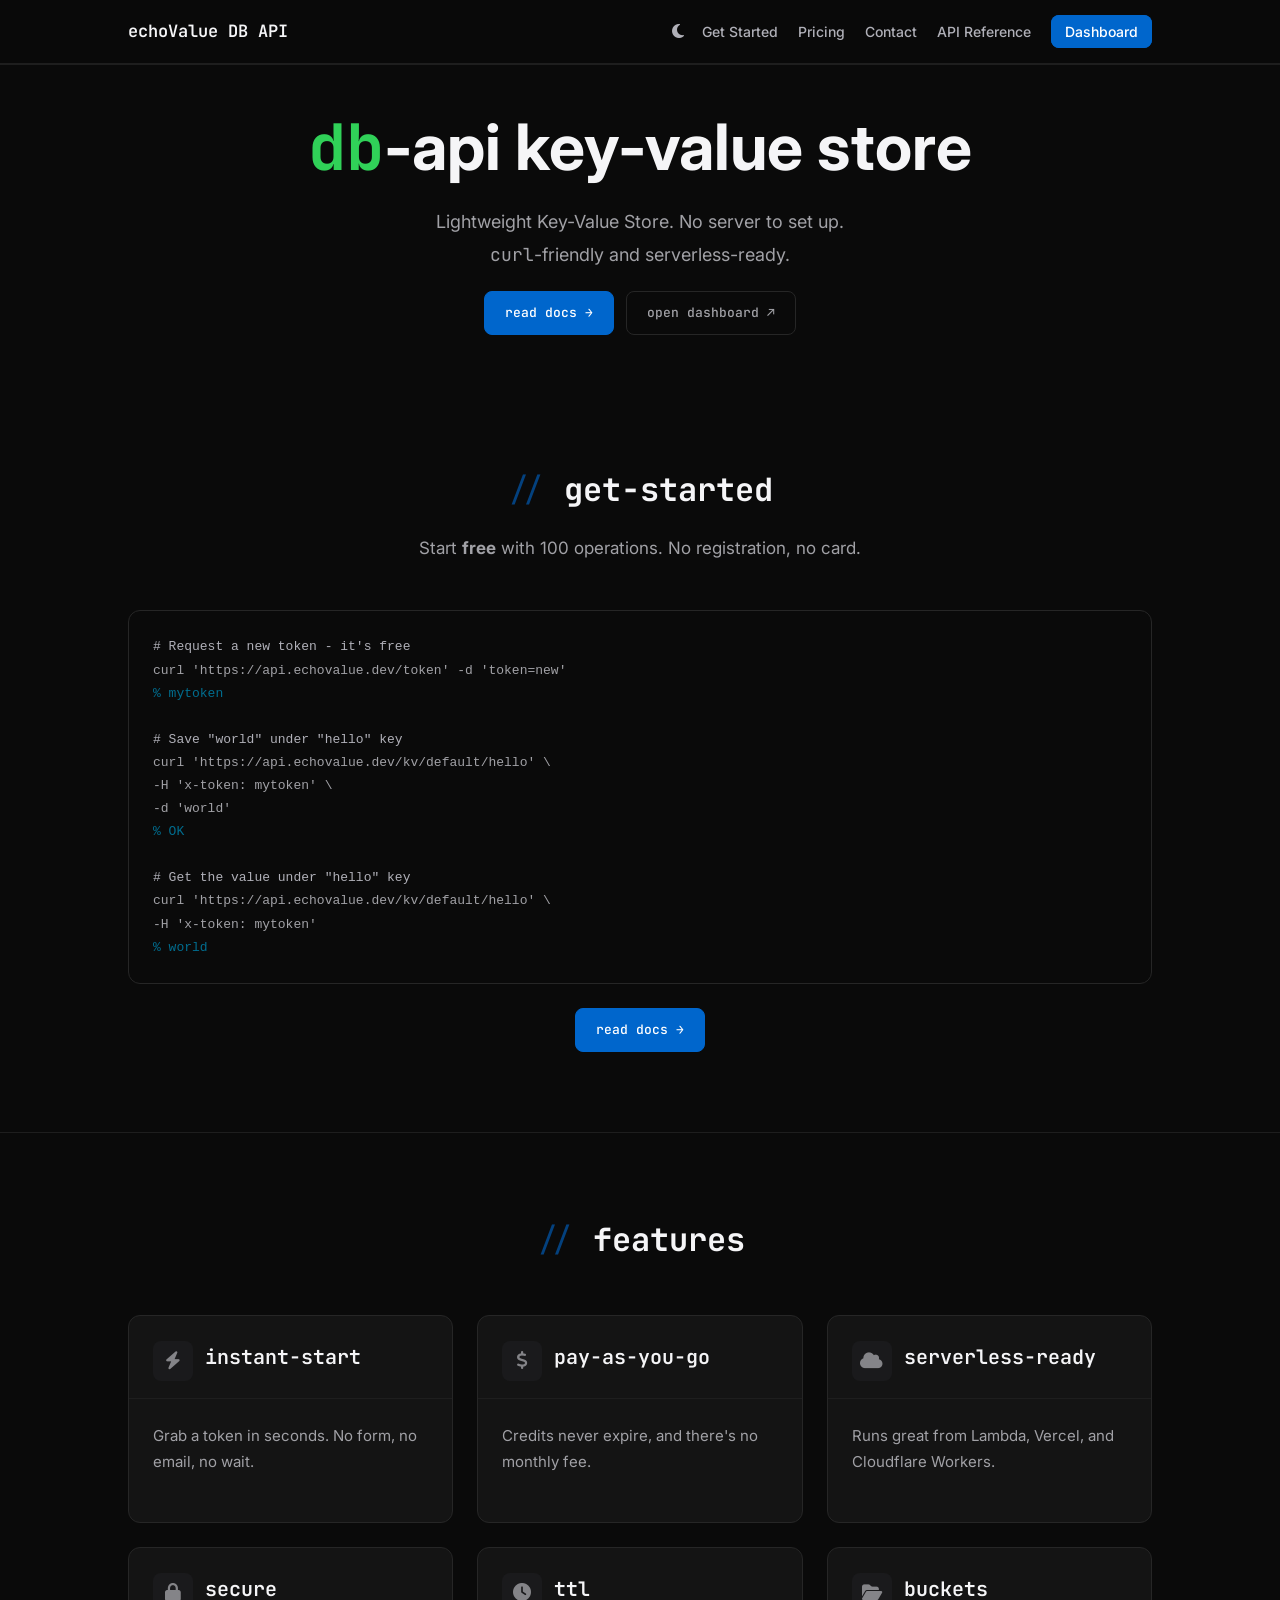
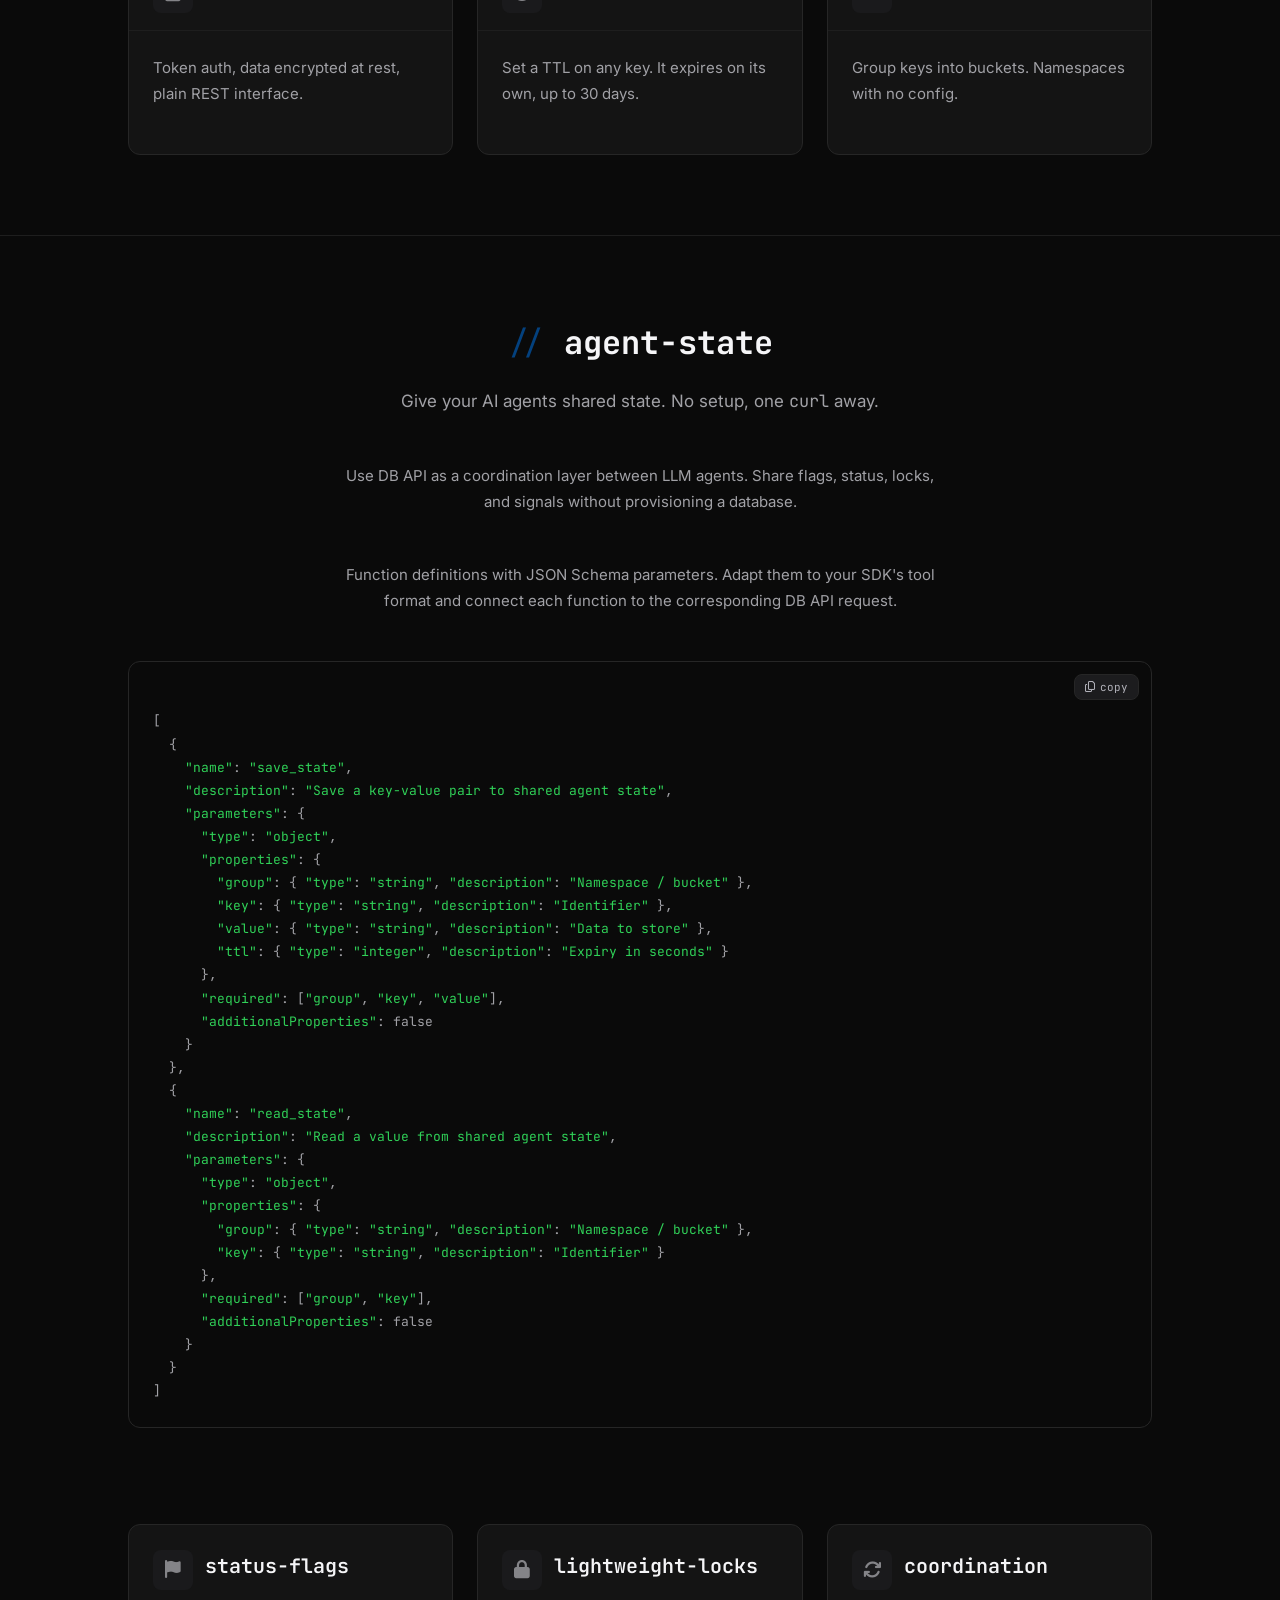
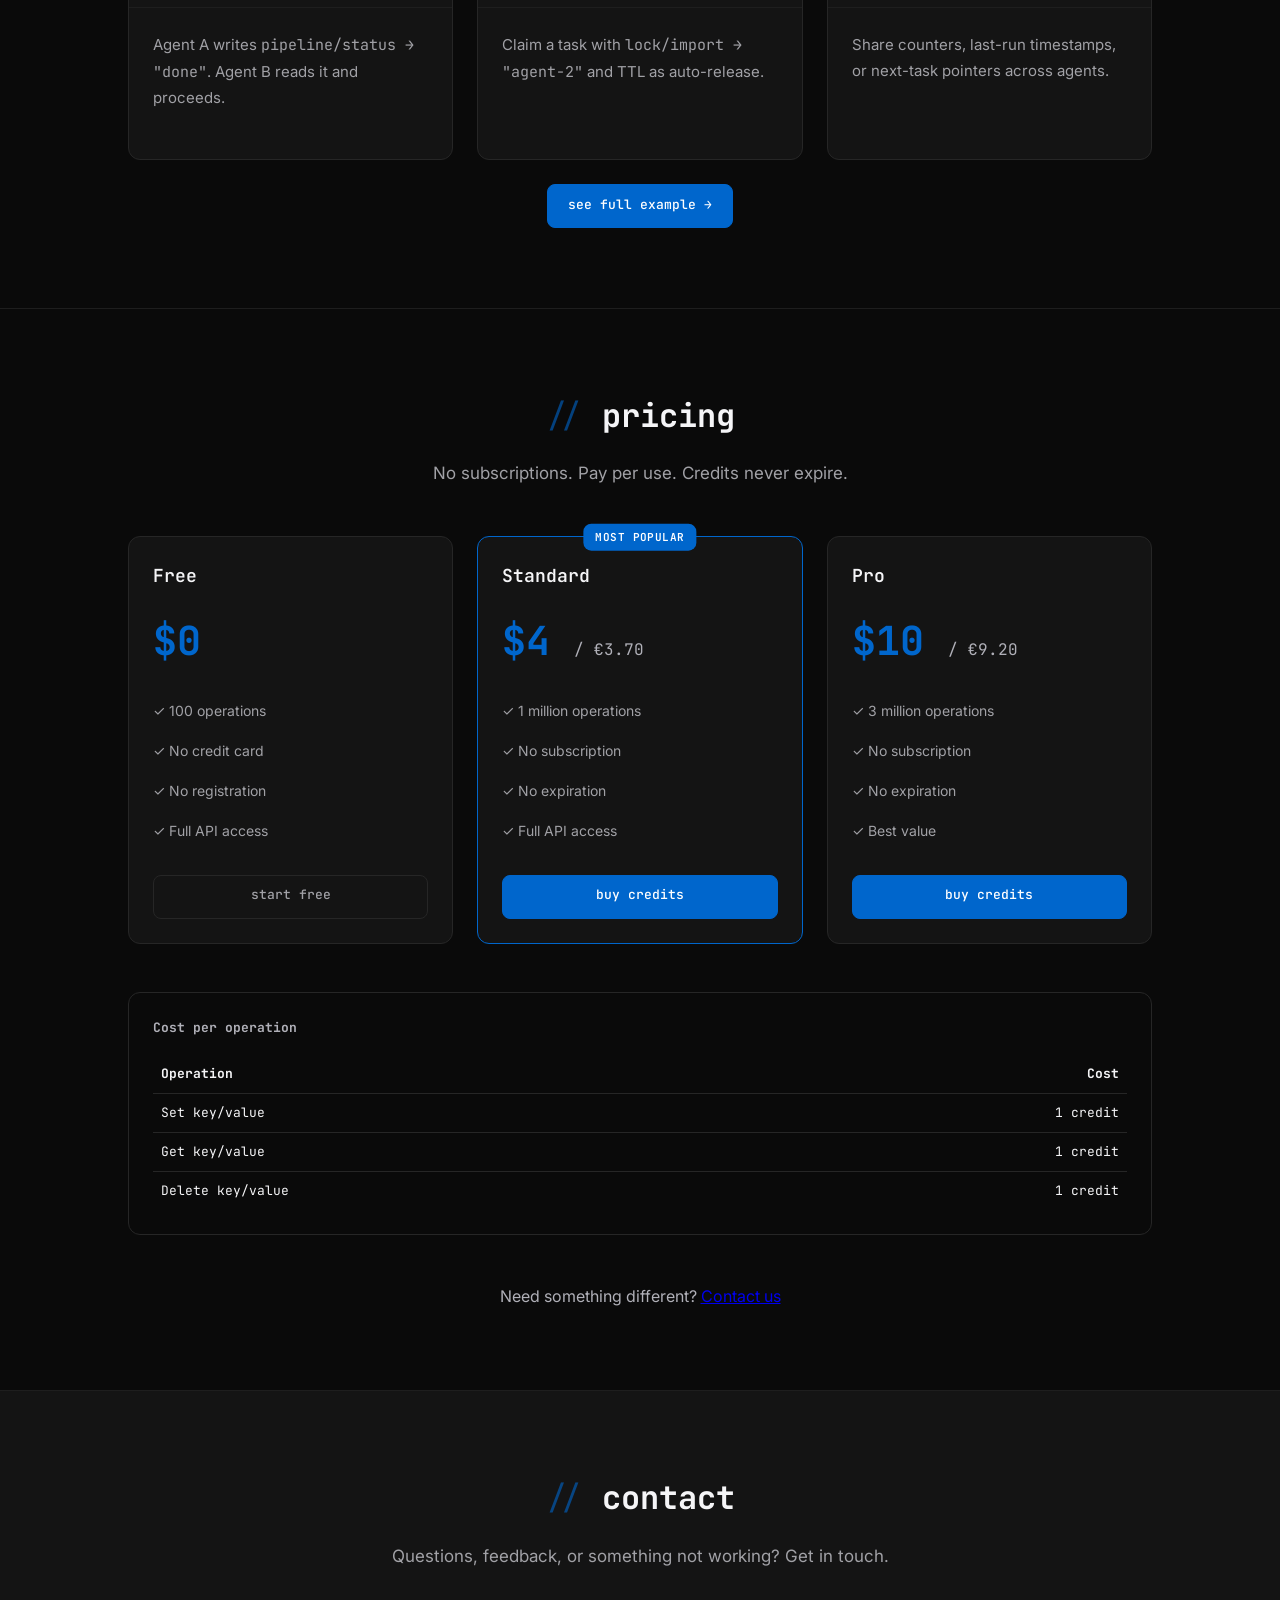
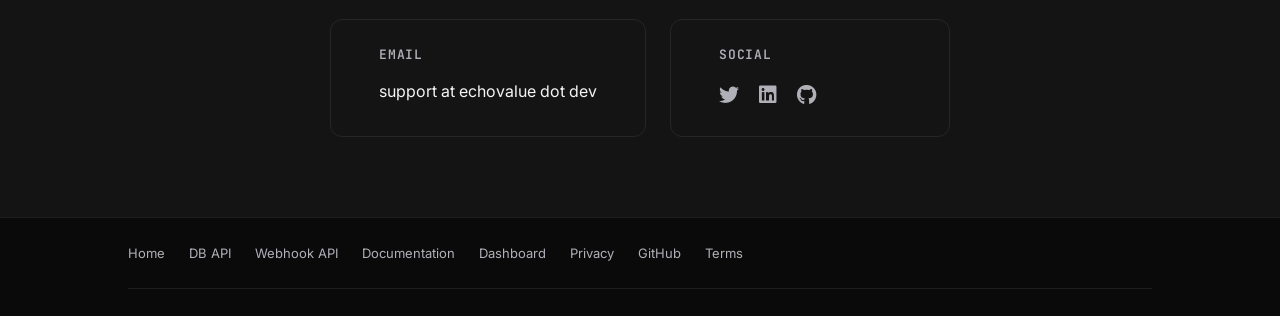
==== commit 374e9ccb: "Fix: Improve navigation, accessibility and agent resources" ====
--- a/db-api/index.html
+++ b/db-api/index.html
@@ -37,7 +37,7 @@
 	<meta property="twitter:description"
 		content="echoValue DB API is a 'pay as you go' Key-Value Store API, ideal for small projects and serverless applications.">
 	<meta property="twitter:image" content="https://www.echovalue.dev/images/echovalue-og.png">
-	<link rel="stylesheet" href="../assets/css/dev-theme.css?v=11" />
+	<link rel="stylesheet" href="../assets/css/dev-theme.css?v=14" />
 	<link rel="stylesheet" href="https://cdnjs.cloudflare.com/ajax/libs/font-awesome/6.4.0/css/all.min.css"
 		integrity="sha384-iw3OoTErCYJJB9mCa8LNS2hbsQ7M3C0EpIsO/H5+EGAkPGc6rk+V8i04oW/K5xq0" crossorigin="anonymous">
 	<!-- Structured Data -->
@@ -128,12 +128,12 @@
 				<i class="fa-solid fa-moon"></i>
 				<i class="fa-solid fa-sun"></i>
 			</button>
-			<button class="navbar-toggle" aria-label="Toggle navigation">
+			<button class="navbar-toggle" aria-label="Toggle navigation" aria-expanded="false" aria-controls="navbar-nav">
 				<span></span>
 				<span></span>
 				<span></span>
 			</button>
-			<ul class="navbar-nav">
+			<ul class="navbar-nav" id="navbar-nav">
 				<li><a href="#getstarted">Get Started</a></li>
 				<li><a href="#pricing">Pricing</a></li>
 				<li><a href="#contact">Contact</a></li>
@@ -150,7 +150,7 @@
 		<div class="container">
 			<h1><span class="mono">db</span>-api key-value store</h1>
 			<p>
-				Lightweight Key-Value Store. No server to set up.<br>
+				Lightweight Key-Value Store. No server to set up.<br />
 				<span class="text-mono">curl</span>-friendly and serverless-ready.
 			</p>
 			<div class="hero-actions">
@@ -266,38 +266,50 @@
 				<p>Give your AI agents shared state. No setup, one <span class="text-mono">curl</span> away.</p>
 			</div>
 
-			<p
-				style="text-align:center; color: var(--color-text-secondary); max-width: 600px; margin: 0 auto var(--spacing-lg); font-size: 0.9375rem; line-height: 1.7;">
+			<p class="section-intro">
 				Use DB API as a coordination layer between LLM agents.
 				Share flags, status, locks, and signals without provisioning a database.
 			</p>
 
-			<div class="code-block">
-				<button class="copy-btn" type="button" data-copy-tool-def aria-label="Copy tool definitions">
+			<p class="section-intro">Function definitions with JSON Schema parameters. Adapt them to your SDK's tool format and connect each function to the corresponding DB API request.</p>
+			<div class="code-block code-block--copy">
+				<button class="copy-btn" type="button" data-copy-tool-def aria-label="Copy tool definitions" aria-describedby="tool-copy-status">
 					<i class="fa-regular fa-copy"></i> <span data-copy-label>copy</span>
 				</button>
-				<code><span class="code-comment">// Tool definition — works with OpenAI, Claude, Gemini</span><br />
-{<br />
-&nbsp;&nbsp;<span class="code-string">"name"</span>: <span class="code-string">"save_state"</span>,<br />
-&nbsp;&nbsp;<span class="code-string">"description"</span>: <span class="code-string">"Save a key-value pair to shared agent state"</span>,<br />
-&nbsp;&nbsp;<span class="code-string">"parameters"</span>: {<br />
-&nbsp;&nbsp;&nbsp;&nbsp;<span class="code-string">"group"</span>: { <span class="code-string">"type"</span>: <span class="code-string">"string"</span>, <span class="code-string">"description"</span>: <span class="code-string">"Namespace / bucket"</span> },<br />
-&nbsp;&nbsp;&nbsp;&nbsp;<span class="code-string">"key"</span>: &nbsp;&nbsp;{ <span class="code-string">"type"</span>: <span class="code-string">"string"</span>, <span class="code-string">"description"</span>: <span class="code-string">"Identifier"</span> },<br />
-&nbsp;&nbsp;&nbsp;&nbsp;<span class="code-string">"value"</span>: { <span class="code-string">"type"</span>: <span class="code-string">"string"</span>, <span class="code-string">"description"</span>: <span class="code-string">"Data to store"</span> },<br />
-&nbsp;&nbsp;&nbsp;&nbsp;<span class="code-string">"ttl"</span>: &nbsp;&nbsp;{ <span class="code-string">"type"</span>: <span class="code-string">"integer"</span>, <span class="code-string">"description"</span>: <span class="code-string">"Expiry in seconds"</span> }<br />
-&nbsp;&nbsp;}<br />
-}<br /><br />
-{<br />
-&nbsp;&nbsp;<span class="code-string">"name"</span>: <span class="code-string">"read_state"</span>,<br />
-&nbsp;&nbsp;<span class="code-string">"description"</span>: <span class="code-string">"Read a value from shared agent state"</span>,<br />
-&nbsp;&nbsp;<span class="code-string">"parameters"</span>: {<br />
-&nbsp;&nbsp;&nbsp;&nbsp;<span class="code-string">"group"</span>: { <span class="code-string">"type"</span>: <span class="code-string">"string"</span>, <span class="code-string">"description"</span>: <span class="code-string">"Namespace / bucket"</span> },<br />
-&nbsp;&nbsp;&nbsp;&nbsp;<span class="code-string">"key"</span>: &nbsp;&nbsp;{ <span class="code-string">"type"</span>: <span class="code-string">"string"</span>, <span class="code-string">"description"</span>: <span class="code-string">"Identifier"</span> }<br />
-&nbsp;&nbsp;}<br />
-}</code>
-			</div>
-
-			<div class="projects-grid" style="margin-top: var(--spacing-lg);">
+				<pre><code>[
+  {
+    <span class="code-string">"name"</span>: <span class="code-string">"save_state"</span>,
+    <span class="code-string">"description"</span>: <span class="code-string">"Save a key-value pair to shared agent state"</span>,
+    <span class="code-string">"parameters"</span>: {
+      <span class="code-string">"type"</span>: <span class="code-string">"object"</span>,
+      <span class="code-string">"properties"</span>: {
+        <span class="code-string">"group"</span>: { <span class="code-string">"type"</span>: <span class="code-string">"string"</span>, <span class="code-string">"description"</span>: <span class="code-string">"Namespace / bucket"</span> },
+        <span class="code-string">"key"</span>: { <span class="code-string">"type"</span>: <span class="code-string">"string"</span>, <span class="code-string">"description"</span>: <span class="code-string">"Identifier"</span> },
+        <span class="code-string">"value"</span>: { <span class="code-string">"type"</span>: <span class="code-string">"string"</span>, <span class="code-string">"description"</span>: <span class="code-string">"Data to store"</span> },
+        <span class="code-string">"ttl"</span>: { <span class="code-string">"type"</span>: <span class="code-string">"integer"</span>, <span class="code-string">"description"</span>: <span class="code-string">"Expiry in seconds"</span> }
+      },
+      <span class="code-string">"required"</span>: [<span class="code-string">"group"</span>, <span class="code-string">"key"</span>, <span class="code-string">"value"</span>],
+      <span class="code-string">"additionalProperties"</span>: false
+    }
+  },
+  {
+    <span class="code-string">"name"</span>: <span class="code-string">"read_state"</span>,
+    <span class="code-string">"description"</span>: <span class="code-string">"Read a value from shared agent state"</span>,
+    <span class="code-string">"parameters"</span>: {
+      <span class="code-string">"type"</span>: <span class="code-string">"object"</span>,
+      <span class="code-string">"properties"</span>: {
+        <span class="code-string">"group"</span>: { <span class="code-string">"type"</span>: <span class="code-string">"string"</span>, <span class="code-string">"description"</span>: <span class="code-string">"Namespace / bucket"</span> },
+        <span class="code-string">"key"</span>: { <span class="code-string">"type"</span>: <span class="code-string">"string"</span>, <span class="code-string">"description"</span>: <span class="code-string">"Identifier"</span> }
+      },
+      <span class="code-string">"required"</span>: [<span class="code-string">"group"</span>, <span class="code-string">"key"</span>],
+      <span class="code-string">"additionalProperties"</span>: false
+    }
+  }
+]</code></pre>
+			</div>
+			<p class="copy-status" id="tool-copy-status" role="status" aria-live="polite"></p>
+
+			<div class="projects-grid">
 				<div class="project-card">
 					<div class="project-card-header">
 						<span class="project-card-icon"><i class="fa-solid fa-flag"></i></span>
@@ -330,7 +342,7 @@
 			</div>
 
 			<div class="text-center mt-3">
-				<a href="/db-api/agent-state/" class="btn btn-primary">see full example →</a>
+				<a href="https://docs.echovalue.dev/guides/agent-shared-state/" class="btn btn-primary" target="_blank" rel="noopener noreferrer">see full example →</a>
 			</div>
 		</div>
 	</section>
@@ -385,26 +397,26 @@
 			</div>
 
 			<div class="code-block mt-4">
-				<h4 style="margin-bottom: 1rem; color: var(--color-text-muted);">Cost per operation</h4>
-				<table style="width: 100%; border-collapse: collapse;">
+				<h4 class="cost-table-title">Cost per operation</h4>
+				<table class="cost-table">
 					<thead>
-						<tr style="border-bottom: 1px solid var(--color-border);">
-							<th style="text-align: left; padding: 0.5rem;">Operation</th>
-							<th style="text-align: right; padding: 0.5rem;">Cost</th>
+						<tr>
+							<th>Operation</th>
+							<th>Cost</th>
 						</tr>
 					</thead>
 					<tbody>
-						<tr style="border-bottom: 1px solid var(--color-border);">
-							<td style="padding: 0.5rem;">Set key/value</td>
-							<td style="text-align: right; padding: 0.5rem;">1 credit</td>
-						</tr>
-						<tr style="border-bottom: 1px solid var(--color-border);">
-							<td style="padding: 0.5rem;">Get key/value</td>
-							<td style="text-align: right; padding: 0.5rem;">1 credit</td>
+						<tr>
+							<td>Set key/value</td>
+							<td>1 credit</td>
 						</tr>
 						<tr>
-							<td style="padding: 0.5rem;">Delete key/value</td>
-							<td style="text-align: right; padding: 0.5rem;">1 credit</td>
+							<td>Get key/value</td>
+							<td>1 credit</td>
+						</tr>
+						<tr>
+							<td>Delete key/value</td>
+							<td>1 credit</td>
 						</tr>
 					</tbody>
 				</table>
@@ -455,8 +467,8 @@
 			<div class="footer-content">
 				<ul class="footer-links">
 					<li><a href="/">Home</a></li>
-					<li><a href="../db-api/">DB API</a></li>
-					<li><a href="../webhook-api/">Webhook API</a></li>
+					<li><a href="/db-api/">DB API</a></li>
+					<li><a href="/webhook-api/">Webhook API</a></li>
 					<li><a href="https://docs.echovalue.dev" target="_blank" rel="noopener noreferrer">Documentation</a></li>
 					<li><a href="https://dash.echovalue.dev" target="_blank" rel="noopener noreferrer">Dashboard</a></li>
 					<li><a href="/privacy">Privacy</a></li>
@@ -472,9 +484,9 @@
 			</div>
 		</div>
 	</footer>
-	<script src="../assets/js/nav-toggle.js?v=1"></script>
+	<script src="../assets/js/nav-toggle.js?v=2"></script>
 	<script src="../assets/js/theme-toggle.js?v=1"></script>
-	<script src="../assets/js/copy-tool-def.js?v=1" defer></script>
+	<script src="../assets/js/copy-tool-def.js?v=2" defer></script>
 </body>
 
 </html>
--- a/assets/css/dev-theme.css
+++ b/assets/css/dev-theme.css
@@ -381,6 +381,16 @@
   letter-spacing: 0;
 }
 
+.hero .hero-tagline {
+  font-size: 1.125rem;
+  margin-bottom: 2rem;
+}
+
+.hero .code-block {
+  margin-top: var(--spacing-md);
+  text-align: left;
+}
+
 .hero.compact {
   padding-top: 7rem;
   padding-bottom: var(--spacing-lg);
@@ -411,6 +421,10 @@
   max-width: var(--ev-container-page);
   margin: 0 auto;
   padding: 0 var(--spacing-lg);
+}
+
+.container.container-narrow {
+  max-width: 800px;
 }
 
 .section-header {
@@ -439,6 +453,15 @@
   color: var(--color-text-secondary);
   max-width: 600px;
   margin: 0 auto;
+  line-height: 1.7;
+}
+
+.section-intro {
+  text-align: center;
+  color: var(--color-text-secondary);
+  max-width: 600px;
+  margin: 0 auto var(--spacing-lg);
+  font-size: 0.9375rem;
   line-height: 1.7;
 }
 
@@ -634,16 +657,17 @@
   opacity: 0.8;
 }
 
-.project-card-content a {
+/* Card copy links only. .btn anchors keep their own text color. */
+.project-card-content a:not(.btn) {
   color: var(--color-accent-cyan);
   text-decoration: none;
 }
 
-.project-card-content a:hover {
+.project-card-content a:not(.btn):hover {
   text-decoration: underline;
 }
 
-[data-theme="light"] .project-card-content a {
+[data-theme="light"] .project-card-content a:not(.btn) {
   color: var(--color-accent-blue);
 }
 
@@ -686,6 +710,16 @@
   color: var(--color-text-secondary);
 }
 
+.code-block--copy {
+  padding-top: 3rem;
+}
+
+.copy-status {
+  min-height: 1.7em;
+  color: var(--color-text-secondary);
+  font-size: 0.875rem;
+}
+
 .code-comment {
   color: var(--color-text-muted);
 }
@@ -936,6 +970,36 @@
   margin-bottom: 0.75rem;
 }
 
+/* ===== COST TABLE ===== */
+.cost-table-title {
+  margin-bottom: 1rem;
+  color: var(--color-text-muted);
+}
+
+.cost-table {
+  width: 100%;
+  border-collapse: collapse;
+}
+
+.cost-table th,
+.cost-table td {
+  padding: 0.5rem;
+  text-align: left;
+}
+
+.cost-table th:last-child,
+.cost-table td:last-child {
+  text-align: right;
+}
+
+.cost-table tr {
+  border-bottom: 1px solid var(--color-border);
+}
+
+.cost-table tbody tr:last-child {
+  border-bottom: none;
+}
+
 /* ===== UTILITY CLASSES ===== */
 .text-center { text-align: center; }
 .text-muted { color: var(--color-text-muted) !important; }
@@ -955,6 +1019,7 @@
 
 /* ===== LIGHT THEME ===== */
 [data-theme="light"] {
+  --ev-color-success: #146c2e;
   --color-bg-primary: #ffffff;
   --color-bg-secondary: #f5f5f7;
   --color-bg-tertiary: #e8e8ed;
@@ -967,12 +1032,12 @@
   --color-text-muted: #5f6368;
 
   --color-accent-blue: #0066cc;
-  --color-accent-green: #30d158;
+  --color-accent-green: var(--ev-color-success);
   --color-accent-orange: #ff9f0a;
   --color-accent-purple: #bf5af2;
   --color-accent-cyan: #007a99;
 
-  --color-success: #30d158;
+  --color-success: var(--ev-color-success);
   --color-warning: #ff9f0a;
   --color-error: #ff453a;
 }
@@ -1034,7 +1099,7 @@
 }
 
 /* ===== RESPONSIVE ===== */
-@media (max-width: 768px) {
+@media (max-width: 1024px) {
   .navbar-toggle {
     display: block;
   }
@@ -1058,6 +1123,8 @@
     flex-direction: column;
     gap: 0;
     padding: 0.75rem 0;
+    max-height: calc(100dvh - 56px);
+    overflow-y: auto;
   }
 
   .navbar-nav.active {
@@ -1082,7 +1149,9 @@
   .navbar-nav a::after {
     display: none;
   }
-
+}
+
+@media (max-width: 768px) {
   .hero {
     padding-top: 8rem;
     padding-bottom: var(--spacing-lg);
